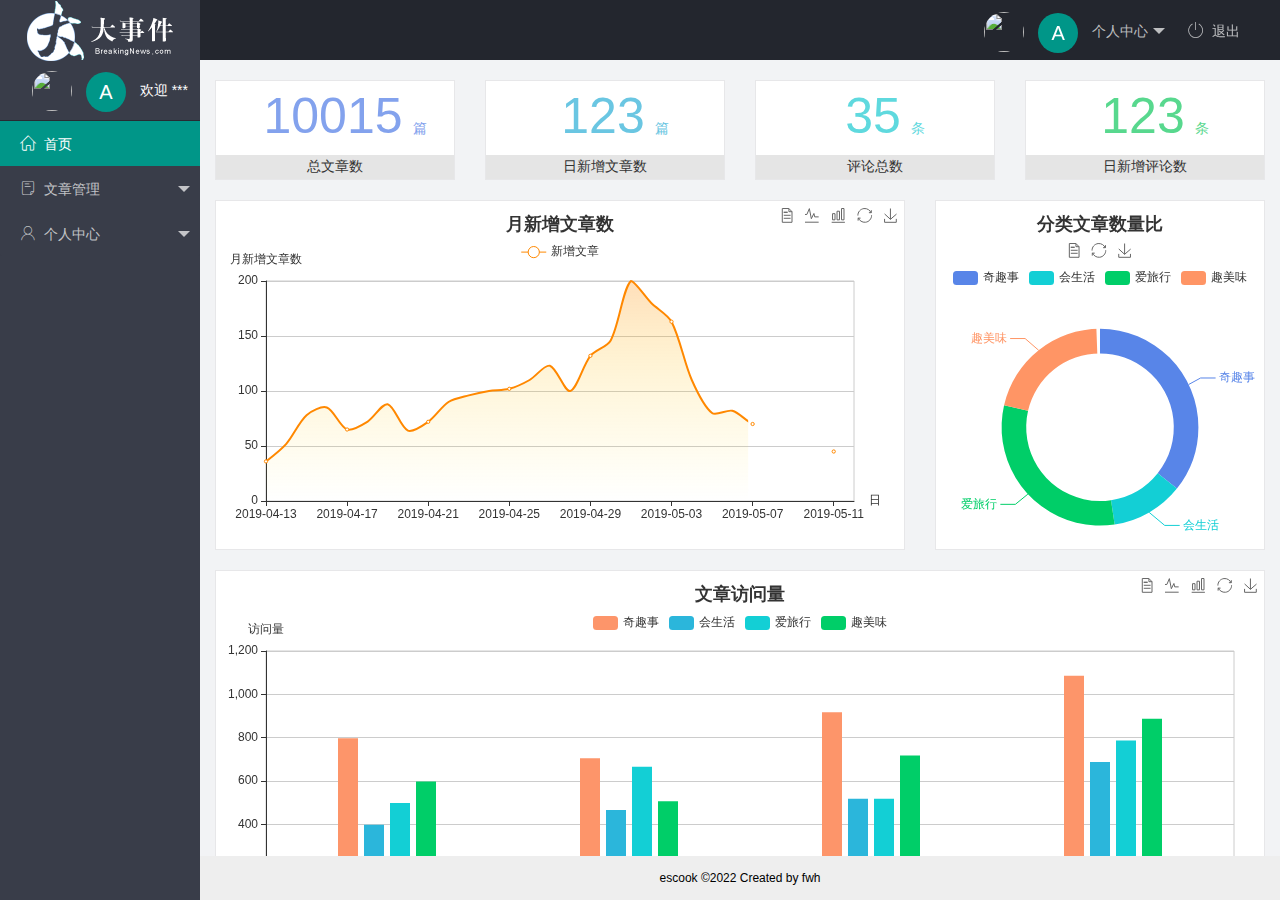
==== index.html @ 5a5b0cfe "完成了后台首页的功能" ====
<!DOCTYPE html>
<html lang="en">
<head>
    <meta charset="UTF-8">
    <meta http-equiv="X-UA-Compatible" content="IE=edge">
    <meta name="viewport" content="width=device-width, initial-scale=1.0">
    <title>后台主页</title>
    <!-- 导入 layui css样式 -->
    <link rel="stylesheet" href="./assets/lib/layui/css/layui.css">
    <!-- 导入 第三方图标 css样式文件 -->
    <link rel="stylesheet" href="./assets/fonts/iconfont.css">
    <!-- 导入 自身的 css样式 -->
    <link rel="stylesheet" href="./assets/css/index.css">
    
</head>
<body>
    <div class="layui-layout layui-layout-admin">
      <div class="layui-header">
        <div class="layui-logo layui-hide-xs layui-bg-black">
            <img src="./assets/images/logo.png" alt=""/>
        </div>
        <!-- 头部区域（可配合layui 已有的水平导航） -->
        <ul class="layui-nav layui-layout-right">
          <li class="layui-nav-item layui-hide layui-show-md-inline-block">
            <a href="javascript:;" class="user-info">
              <img src="//tva1.sinaimg.cn/crop.0.0.118.118.180/5db11ff4gw1e77d3nqrv8j203b03cweg.jpg" class="layui-nav-img">
              <span class="text-avatar">A</span>
              个人中心
            </a>
            <dl class="layui-nav-child">
              <dd><a href="">基本资料</a></dd>
              <dd><a href="">更换头像</a></dd>
              <dd><a href="">重置密码</a></dd>
            </dl>
          </li>
          <li class="layui-nav-item" lay-header-event="menuRight" lay-unselect>
            <a href="javascript:;" id="btnLogout">
                <span class="iconfont icon-tuichu"></span></i>退出
            </a>
          </li>
        </ul>
      </div>
      
      <div class="layui-side layui-bg-black">
        <div class="layui-side-scroll">
            <!-- 用户头像信息 -->
            <div class="user-info">
                <img src="//tva1.sinaimg.cn/crop.0.0.118.118.180/5db11ff4gw1e77d3nqrv8j203b03cweg.jpg" class="layui-nav-img">
                <span class="text-avatar">A</span>
                <span id="welcome">欢迎 ***</span>
            </div>
          <!-- 左侧导航区域（可配合layui已有的垂直导航） -->
          <ul class="layui-nav layui-nav-tree" lay-shrink="all">
            <li class="layui-nav-item layui-this">
                <a href="./home/dashboard.html" target="fm">
                    <span class="iconfont icon-home"></span>首页
                </a>
            </li>
            <li class="layui-nav-item">
              <a class="" href="javascript:;"><span class="iconfont icon-16"></span>文章管理</a>
              <dl class="layui-nav-child">
                <dd><a href="javascript:;"><i class="layui-icon layui-icon-app"></i>文章类别</a></dd>
                <dd><a href="javascript:;"><i class="layui-icon layui-icon-list"></i>文章列表</a></dd>
                <dd><a href="javascript:;"><i class="layui-icon layui-icon-release"></i>发布文章</a></dd>
              </dl>
            </li>
            <li class="layui-nav-item">
              <a href="javascript:;"><span class="iconfont icon-user"></span>个人中心</a></a>
              <dl class="layui-nav-child">
                <dd><a href="javascript:;"><i class="layui-icon layui-icon-form"></i>基本资料</a></dd>
                <dd><a href="javascript:;"><i class="layui-icon layui-icon-picture"></i>更换头像</a></dd>
                <dd><a href="javascript:;"><i class="layui-icon layui-icon-password"></i>重置密码</a></dd>
              </dl>
            </li>
            
          </ul>
        </div>
      </div>
      
      <div class="layui-body">
        <!-- 内容主体区域 -->
        <iframe name="fm" src="./home/dashboard.html" frameborder="0"></iframe>
      </div>
      
      <div class="layui-footer">
        <!-- 底部固定区域 -->
        escook ©2022 Created by fwh
      </div>
    </div>
    <!-- 导入 laiui 的js文件 -->
    <script src="./assets/lib/layui/layui.all.js"></script>
    <!-- 导入 jQuery 文件  -->
    <script src="./assets/lib/jquery.js"></script>
    <!-- 导入 定义的dataAPI（根路径拼接） js文件 -->
    <script src="./assets/js/baseAPI.js"></script>
    <!-- 导入 自己的 JavaScript脚本 -->
    <script src="./assets/js/index.js"></script>
</body>
</html>
---- assets/lib/layui/css/layui.css ----
/** layui-v2.5.5 MIT License By https://www.layui.com */
 .layui-inline,img{display:inline-block;vertical-align:middle}h1,h2,h3,h4,h5,h6{font-weight:400}.layui-edge,.layui-header,.layui-inline,.layui-main{position:relative}.layui-body,.layui-edge,.layui-elip{overflow:hidden}.layui-btn,.layui-edge,.layui-inline,img{vertical-align:middle}.layui-btn,.layui-disabled,.layui-icon,.layui-unselect{-moz-user-select:none;-webkit-user-select:none;-ms-user-select:none}.layui-elip,.layui-form-checkbox span,.layui-form-pane .layui-form-label{text-overflow:ellipsis;white-space:nowrap}.layui-breadcrumb,.layui-tree-btnGroup{visibility:hidden}blockquote,body,button,dd,div,dl,dt,form,h1,h2,h3,h4,h5,h6,input,li,ol,p,pre,td,textarea,th,ul{margin:0;padding:0;-webkit-tap-highlight-color:rgba(0,0,0,0)}a:active,a:hover{outline:0}img{border:none}li{list-style:none}table{border-collapse:collapse;border-spacing:0}h4,h5,h6{font-size:100%}button,input,optgroup,option,select,textarea{font-family:inherit;font-size:inherit;font-style:inherit;font-weight:inherit;outline:0}pre{white-space:pre-wrap;white-space:-moz-pre-wrap;white-space:-pre-wrap;white-space:-o-pre-wrap;word-wrap:break-word}body{line-height:24px;font:14px Helvetica Neue,Helvetica,PingFang SC,Tahoma,Arial,sans-serif}hr{height:1px;margin:10px 0;border:0;clear:both}a{color:#333;text-decoration:none}a:hover{color:#777}a cite{font-style:normal;*cursor:pointer}.layui-border-box,.layui-border-box *{box-sizing:border-box}.layui-box,.layui-box *{box-sizing:content-box}.layui-clear{clear:both;*zoom:1}.layui-clear:after{content:'\20';clear:both;*zoom:1;display:block;height:0}.layui-inline{*display:inline;*zoom:1}.layui-edge{display:inline-block;width:0;height:0;border-width:6px;border-style:dashed;border-color:transparent}.layui-edge-top{top:-4px;border-bottom-color:#999;border-bottom-style:solid}.layui-edge-right{border-left-color:#999;border-left-style:solid}.layui-edge-bottom{top:2px;border-top-color:#999;border-top-style:solid}.layui-edge-left{border-right-color:#999;border-right-style:solid}.layui-disabled,.layui-disabled:hover{color:#d2d2d2!important;cursor:not-allowed!important}.layui-circle{border-radius:100%}.layui-show{display:block!important}.layui-hide{display:none!important}@font-face{font-family:layui-icon;src:url(../font/iconfont.eot?v=250);src:url(../font/iconfont.eot?v=250#iefix) format('embedded-opentype'),url(../font/iconfont.woff2?v=250) format('woff2'),url(../font/iconfont.woff?v=250) format('woff'),url(../font/iconfont.ttf?v=250) format('truetype'),url(../font/iconfont.svg?v=250#layui-icon) format('svg')}.layui-icon{font-family:layui-icon!important;font-size:16px;font-style:normal;-webkit-font-smoothing:antialiased;-moz-osx-font-smoothing:grayscale}.layui-icon-reply-fill:before{content:"\e611"}.layui-icon-set-fill:before{content:"\e614"}.layui-icon-menu-fill:before{content:"\e60f"}.layui-icon-search:before{content:"\e615"}.layui-icon-share:before{content:"\e641"}.layui-icon-set-sm:before{content:"\e620"}.layui-icon-engine:before{content:"\e628"}.layui-icon-close:before{content:"\1006"}.layui-icon-close-fill:before{content:"\1007"}.layui-icon-chart-screen:before{content:"\e629"}.layui-icon-star:before{content:"\e600"}.layui-icon-circle-dot:before{content:"\e617"}.layui-icon-chat:before{content:"\e606"}.layui-icon-release:before{content:"\e609"}.layui-icon-list:before{content:"\e60a"}.layui-icon-chart:before{content:"\e62c"}.layui-icon-ok-circle:before{content:"\1005"}.layui-icon-layim-theme:before{content:"\e61b"}.layui-icon-table:before{content:"\e62d"}.layui-icon-right:before{content:"\e602"}.layui-icon-left:before{content:"\e603"}.layui-icon-cart-simple:before{content:"\e698"}.layui-icon-face-cry:before{content:"\e69c"}.layui-icon-face-smile:before{content:"\e6af"}.layui-icon-survey:before{content:"\e6b2"}.layui-icon-tree:before{content:"\e62e"}.layui-icon-upload-circle:before{content:"\e62f"}.layui-icon-add-circle:before{content:"\e61f"}.layui-icon-download-circle:before{content:"\e601"}.layui-icon-templeate-1:before{content:"\e630"}.layui-icon-util:before{content:"\e631"}.layui-icon-face-surprised:before{content:"\e664"}.layui-icon-edit:before{content:"\e642"}.layui-icon-speaker:before{content:"\e645"}.layui-icon-down:before{content:"\e61a"}.layui-icon-file:before{content:"\e621"}.layui-icon-layouts:before{content:"\e632"}.layui-icon-rate-half:before{content:"\e6c9"}.layui-icon-add-circle-fine:before{content:"\e608"}.layui-icon-prev-circle:before{content:"\e633"}.layui-icon-read:before{content:"\e705"}.layui-icon-404:before{content:"\e61c"}.layui-icon-carousel:before{content:"\e634"}.layui-icon-help:before{content:"\e607"}.layui-icon-code-circle:before{content:"\e635"}.layui-icon-water:before{content:"\e636"}.layui-icon-username:before{content:"\e66f"}.layui-icon-find-fill:before{content:"\e670"}.layui-icon-about:before{content:"\e60b"}.layui-icon-location:before{content:"\e715"}.layui-icon-up:before{content:"\e619"}.layui-icon-pause:before{content:"\e651"}.layui-icon-date:before{content:"\e637"}.layui-icon-layim-uploadfile:before{content:"\e61d"}.layui-icon-delete:before{content:"\e640"}.layui-icon-play:before{content:"\e652"}.layui-icon-top:before{content:"\e604"}.layui-icon-friends:before{content:"\e612"}.layui-icon-refresh-3:before{content:"\e9aa"}.layui-icon-ok:before{content:"\e605"}.layui-icon-layer:before{content:"\e638"}.layui-icon-face-smile-fine:before{content:"\e60c"}.layui-icon-dollar:before{content:"\e659"}.layui-icon-group:before{content:"\e613"}.layui-icon-layim-download:before{content:"\e61e"}.layui-icon-picture-fine:before{content:"\e60d"}.layui-icon-link:before{content:"\e64c"}.layui-icon-diamond:before{content:"\e735"}.layui-icon-log:before{content:"\e60e"}.layui-icon-rate-solid:before{content:"\e67a"}.layui-icon-fonts-del:before{content:"\e64f"}.layui-icon-unlink:before{content:"\e64d"}.layui-icon-fonts-clear:before{content:"\e639"}.layui-icon-triangle-r:before{content:"\e623"}.layui-icon-circle:before{content:"\e63f"}.layui-icon-radio:before{content:"\e643"}.layui-icon-align-center:before{content:"\e647"}.layui-icon-align-right:before{content:"\e648"}.layui-icon-align-left:before{content:"\e649"}.layui-icon-loading-1:before{content:"\e63e"}.layui-icon-return:before{content:"\e65c"}.layui-icon-fonts-strong:before{content:"\e62b"}.layui-icon-upload:before{content:"\e67c"}.layui-icon-dialogue:before{content:"\e63a"}.layui-icon-video:before{content:"\e6ed"}.layui-icon-headset:before{content:"\e6fc"}.layui-icon-cellphone-fine:before{content:"\e63b"}.layui-icon-add-1:before{content:"\e654"}.layui-icon-face-smile-b:before{content:"\e650"}.layui-icon-fonts-html:before{content:"\e64b"}.layui-icon-form:before{content:"\e63c"}.layui-icon-cart:before{content:"\e657"}.layui-icon-camera-fill:before{content:"\e65d"}.layui-icon-tabs:before{content:"\e62a"}.layui-icon-fonts-code:before{content:"\e64e"}.layui-icon-fire:before{content:"\e756"}.layui-icon-set:before{content:"\e716"}.layui-icon-fonts-u:before{content:"\e646"}.layui-icon-triangle-d:before{content:"\e625"}.layui-icon-tips:before{content:"\e702"}.layui-icon-picture:before{content:"\e64a"}.layui-icon-more-vertical:before{content:"\e671"}.layui-icon-flag:before{content:"\e66c"}.layui-icon-loading:before{content:"\e63d"}.layui-icon-fonts-i:before{content:"\e644"}.layui-icon-refresh-1:before{content:"\e666"}.layui-icon-rmb:before{content:"\e65e"}.layui-icon-home:before{content:"\e68e"}.layui-icon-user:before{content:"\e770"}.layui-icon-notice:before{content:"\e667"}.layui-icon-login-weibo:before{content:"\e675"}.layui-icon-voice:before{content:"\e688"}.layui-icon-upload-drag:before{content:"\e681"}.layui-icon-login-qq:before{content:"\e676"}.layui-icon-snowflake:before{content:"\e6b1"}.layui-icon-file-b:before{content:"\e655"}.layui-icon-template:before{content:"\e663"}.layui-icon-auz:before{content:"\e672"}.layui-icon-console:before{content:"\e665"}.layui-icon-app:before{content:"\e653"}.layui-icon-prev:before{content:"\e65a"}.layui-icon-website:before{content:"\e7ae"}.layui-icon-next:before{content:"\e65b"}.layui-icon-component:before{content:"\e857"}.layui-icon-more:before{content:"\e65f"}.layui-icon-login-wechat:before{content:"\e677"}.layui-icon-shrink-right:before{content:"\e668"}.layui-icon-spread-left:before{content:"\e66b"}.layui-icon-camera:before{content:"\e660"}.layui-icon-note:before{content:"\e66e"}.layui-icon-refresh:before{content:"\e669"}.layui-icon-female:before{content:"\e661"}.layui-icon-male:before{content:"\e662"}.layui-icon-password:before{content:"\e673"}.layui-icon-senior:before{content:"\e674"}.layui-icon-theme:before{content:"\e66a"}.layui-icon-tread:before{content:"\e6c5"}.layui-icon-praise:before{content:"\e6c6"}.layui-icon-star-fill:before{content:"\e658"}.layui-icon-rate:before{content:"\e67b"}.layui-icon-template-1:before{content:"\e656"}.layui-icon-vercode:before{content:"\e679"}.layui-icon-cellphone:before{content:"\e678"}.layui-icon-screen-full:before{content:"\e622"}.layui-icon-screen-restore:before{content:"\e758"}.layui-icon-cols:before{content:"\e610"}.layui-icon-export:before{content:"\e67d"}.layui-icon-print:before{content:"\e66d"}.layui-icon-slider:before{content:"\e714"}.layui-icon-addition:before{content:"\e624"}.layui-icon-subtraction:before{content:"\e67e"}.layui-icon-service:before{content:"\e626"}.layui-icon-transfer:before{content:"\e691"}.layui-main{width:1140px;margin:0 auto}.layui-header{z-index:1000;height:60px}.layui-header a:hover{transition:all .5s;-webkit-transition:all .5s}.layui-side{position:fixed;left:0;top:0;bottom:0;z-index:999;width:200px;overflow-x:hidden}.layui-side-scroll{position:relative;width:220px;height:100%;overflow-x:hidden}.layui-body{position:absolute;left:200px;right:0;top:0;bottom:0;z-index:998;width:auto;overflow-y:auto;box-sizing:border-box}.layui-layout-body{overflow:hidden}.layui-layout-admin .layui-header{background-color:#23262E}.layui-layout-admin .layui-side{top:60px;width:200px;overflow-x:hidden}.layui-layout-admin .layui-body{position:fixed;top:60px;bottom:44px}.layui-layout-admin .layui-main{width:auto;margin:0 15px}.layui-layout-admin .layui-footer{position:fixed;left:200px;right:0;bottom:0;height:44px;line-height:44px;padding:0 15px;background-color:#eee}.layui-layout-admin .layui-logo{position:absolute;left:0;top:0;width:200px;height:100%;line-height:60px;text-align:center;color:#009688;font-size:16px}.layui-layout-admin .layui-header .layui-nav{background:0 0}.layui-layout-left{position:absolute!important;left:200px;top:0}.layui-layout-right{position:absolute!important;right:0;top:0}.layui-container{position:relative;margin:0 auto;padding:0 15px;box-sizing:border-box}.layui-fluid{position:relative;margin:0 auto;padding:0 15px}.layui-row:after,.layui-row:before{content:'';display:block;clear:both}.layui-col-lg1,.layui-col-lg10,.layui-col-lg11,.layui-col-lg12,.layui-col-lg2,.layui-col-lg3,.layui-col-lg4,.layui-col-lg5,.layui-col-lg6,.layui-col-lg7,.layui-col-lg8,.layui-col-lg9,.layui-col-md1,.layui-col-md10,.layui-col-md11,.layui-col-md12,.layui-col-md2,.layui-col-md3,.layui-col-md4,.layui-col-md5,.layui-col-md6,.layui-col-md7,.layui-col-md8,.layui-col-md9,.layui-col-sm1,.layui-col-sm10,.layui-col-sm11,.layui-col-sm12,.layui-col-sm2,.layui-col-sm3,.layui-col-sm4,.layui-col-sm5,.layui-col-sm6,.layui-col-sm7,.layui-col-sm8,.layui-col-sm9,.layui-col-xs1,.layui-col-xs10,.layui-col-xs11,.layui-col-xs12,.layui-col-xs2,.layui-col-xs3,.layui-col-xs4,.layui-col-xs5,.layui-col-xs6,.layui-col-xs7,.layui-col-xs8,.layui-col-xs9{position:relative;display:block;box-sizing:border-box}.layui-col-xs1,.layui-col-xs10,.layui-col-xs11,.layui-col-xs12,.layui-col-xs2,.layui-col-xs3,.layui-col-xs4,.layui-col-xs5,.layui-col-xs6,.layui-col-xs7,.layui-col-xs8,.layui-col-xs9{float:left}.layui-col-xs1{width:8.33333333%}.layui-col-xs2{width:16.66666667%}.layui-col-xs3{width:25%}.layui-col-xs4{width:33.33333333%}.layui-col-xs5{width:41.66666667%}.layui-col-xs6{width:50%}.layui-col-xs7{width:58.33333333%}.layui-col-xs8{width:66.66666667%}.layui-col-xs9{width:75%}.layui-col-xs10{width:83.33333333%}.layui-col-xs11{width:91.66666667%}.layui-col-xs12{width:100%}.layui-col-xs-offset1{margin-left:8.33333333%}.layui-col-xs-offset2{margin-left:16.66666667%}.layui-col-xs-offset3{margin-left:25%}.layui-col-xs-offset4{margin-left:33.33333333%}.layui-col-xs-offset5{margin-left:41.66666667%}.layui-col-xs-offset6{margin-left:50%}.layui-col-xs-offset7{margin-left:58.33333333%}.layui-col-xs-offset8{margin-left:66.66666667%}.layui-col-xs-offset9{margin-left:75%}.layui-col-xs-offset10{margin-left:83.33333333%}.layui-col-xs-offset11{margin-left:91.66666667%}.layui-col-xs-offset12{margin-left:100%}@media screen and (max-width:768px){.layui-hide-xs{display:none!important}.layui-show-xs-block{display:block!important}.layui-show-xs-inline{display:inline!important}.layui-show-xs-inline-block{display:inline-block!important}}@media screen and (min-width:768px){.layui-container{width:750px}.layui-hide-sm{display:none!important}.layui-show-sm-block{display:block!important}.layui-show-sm-inline{display:inline!important}.layui-show-sm-inline-block{display:inline-block!important}.layui-col-sm1,.layui-col-sm10,.layui-col-sm11,.layui-col-sm12,.layui-col-sm2,.layui-col-sm3,.layui-col-sm4,.layui-col-sm5,.layui-col-sm6,.layui-col-sm7,.layui-col-sm8,.layui-col-sm9{float:left}.layui-col-sm1{width:8.33333333%}.layui-col-sm2{width:16.66666667%}.layui-col-sm3{width:25%}.layui-col-sm4{width:33.33333333%}.layui-col-sm5{width:41.66666667%}.layui-col-sm6{width:50%}.layui-col-sm7{width:58.33333333%}.layui-col-sm8{width:66.66666667%}.layui-col-sm9{width:75%}.layui-col-sm10{width:83.33333333%}.layui-col-sm11{width:91.66666667%}.layui-col-sm12{width:100%}.layui-col-sm-offset1{margin-left:8.33333333%}.layui-col-sm-offset2{margin-left:16.66666667%}.layui-col-sm-offset3{margin-left:25%}.layui-col-sm-offset4{margin-left:33.33333333%}.layui-col-sm-offset5{margin-left:41.66666667%}.layui-col-sm-offset6{margin-left:50%}.layui-col-sm-offset7{margin-left:58.33333333%}.layui-col-sm-offset8{margin-left:66.66666667%}.layui-col-sm-offset9{margin-left:75%}.layui-col-sm-offset10{margin-left:83.33333333%}.layui-col-sm-offset11{margin-left:91.66666667%}.layui-col-sm-offset12{margin-left:100%}}@media screen and (min-width:992px){.layui-container{width:970px}.layui-hide-md{display:none!important}.layui-show-md-block{display:block!important}.layui-show-md-inline{display:inline!important}.layui-show-md-inline-block{display:inline-block!important}.layui-col-md1,.layui-col-md10,.layui-col-md11,.layui-col-md12,.layui-col-md2,.layui-col-md3,.layui-col-md4,.layui-col-md5,.layui-col-md6,.layui-col-md7,.layui-col-md8,.layui-col-md9{float:left}.layui-col-md1{width:8.33333333%}.layui-col-md2{width:16.66666667%}.layui-col-md3{width:25%}.layui-col-md4{width:33.33333333%}.layui-col-md5{width:41.66666667%}.layui-col-md6{width:50%}.layui-col-md7{width:58.33333333%}.layui-col-md8{width:66.66666667%}.layui-col-md9{width:75%}.layui-col-md10{width:83.33333333%}.layui-col-md11{width:91.66666667%}.layui-col-md12{width:100%}.layui-col-md-offset1{margin-left:8.33333333%}.layui-col-md-offset2{margin-left:16.66666667%}.layui-col-md-offset3{margin-left:25%}.layui-col-md-offset4{margin-left:33.33333333%}.layui-col-md-offset5{margin-left:41.66666667%}.layui-col-md-offset6{margin-left:50%}.layui-col-md-offset7{margin-left:58.33333333%}.layui-col-md-offset8{margin-left:66.66666667%}.layui-col-md-offset9{margin-left:75%}.layui-col-md-offset10{margin-left:83.33333333%}.layui-col-md-offset11{margin-left:91.66666667%}.layui-col-md-offset12{margin-left:100%}}@media screen and (min-width:1200px){.layui-container{width:1170px}.layui-hide-lg{display:none!important}.layui-show-lg-block{display:block!important}.layui-show-lg-inline{display:inline!important}.layui-show-lg-inline-block{display:inline-block!important}.layui-col-lg1,.layui-col-lg10,.layui-col-lg11,.layui-col-lg12,.layui-col-lg2,.layui-col-lg3,.layui-col-lg4,.layui-col-lg5,.layui-col-lg6,.layui-col-lg7,.layui-col-lg8,.layui-col-lg9{float:left}.layui-col-lg1{width:8.33333333%}.layui-col-lg2{width:16.66666667%}.layui-col-lg3{width:25%}.layui-col-lg4{width:33.33333333%}.layui-col-lg5{width:41.66666667%}.layui-col-lg6{width:50%}.layui-col-lg7{width:58.33333333%}.layui-col-lg8{width:66.66666667%}.layui-col-lg9{width:75%}.layui-col-lg10{width:83.33333333%}.layui-col-lg11{width:91.66666667%}.layui-col-lg12{width:100%}.layui-col-lg-offset1{margin-left:8.33333333%}.layui-col-lg-offset2{margin-left:16.66666667%}.layui-col-lg-offset3{margin-left:25%}.layui-col-lg-offset4{margin-left:33.33333333%}.layui-col-lg-offset5{margin-left:41.66666667%}.layui-col-lg-offset6{margin-left:50%}.layui-col-lg-offset7{margin-left:58.33333333%}.layui-col-lg-offset8{margin-left:66.66666667%}.layui-col-lg-offset9{margin-left:75%}.layui-col-lg-offset10{margin-left:83.33333333%}.layui-col-lg-offset11{margin-left:91.66666667%}.layui-col-lg-offset12{margin-left:100%}}.layui-col-space1{margin:-.5px}.layui-col-space1>*{padding:.5px}.layui-col-space3{margin:-1.5px}.layui-col-space3>*{padding:1.5px}.layui-col-space5{margin:-2.5px}.layui-col-space5>*{padding:2.5px}.layui-col-space8{margin:-3.5px}.layui-col-space8>*{padding:3.5px}.layui-col-space10{margin:-5px}.layui-col-space10>*{padding:5px}.layui-col-space12{margin:-6px}.layui-col-space12>*{padding:6px}.layui-col-space15{margin:-7.5px}.layui-col-space15>*{padding:7.5px}.layui-col-space18{margin:-9px}.layui-col-space18>*{padding:9px}.layui-col-space20{margin:-10px}.layui-col-space20>*{padding:10px}.layui-col-space22{margin:-11px}.layui-col-space22>*{padding:11px}.layui-col-space25{margin:-12.5px}.layui-col-space25>*{padding:12.5px}.layui-col-space30{margin:-15px}.layui-col-space30>*{padding:15px}.layui-btn,.layui-input,.layui-select,.layui-textarea,.layui-upload-button{outline:0;-webkit-appearance:none;transition:all .3s;-webkit-transition:all .3s;box-sizing:border-box}.layui-elem-quote{margin-bottom:10px;padding:15px;line-height:22px;border-left:5px solid #009688;border-radius:0 2px 2px 0;background-color:#f2f2f2}.layui-quote-nm{border-style:solid;border-width:1px 1px 1px 5px;background:0 0}.layui-elem-field{margin-bottom:10px;padding:0;border-width:1px;border-style:solid}.layui-elem-field legend{margin-left:20px;padding:0 10px;font-size:20px;font-weight:300}.layui-field-title{margin:10px 0 20px;border-width:1px 0 0}.layui-field-box{padding:10px 15px}.layui-field-title .layui-field-box{padding:10px 0}.layui-progress{position:relative;height:6px;border-radius:20px;background-color:#e2e2e2}.layui-progress-bar{position:absolute;left:0;top:0;width:0;max-width:100%;height:6px;border-radius:20px;text-align:right;background-color:#5FB878;transition:all .3s;-webkit-transition:all .3s}.layui-progress-big,.layui-progress-big .layui-progress-bar{height:18px;line-height:18px}.layui-progress-text{position:relative;top:-20px;line-height:18px;font-size:12px;color:#666}.layui-progress-big .layui-progress-text{position:static;padding:0 10px;color:#fff}.layui-collapse{border-width:1px;border-style:solid;border-radius:2px}.layui-colla-content,.layui-colla-item{border-top-width:1px;border-top-style:solid}.layui-colla-item:first-child{border-top:none}.layui-colla-title{position:relative;height:42px;line-height:42px;padding:0 15px 0 35px;color:#333;background-color:#f2f2f2;cursor:pointer;font-size:14px;overflow:hidden}.layui-colla-content{display:none;padding:10px 15px;line-height:22px;color:#666}.layui-colla-icon{position:absolute;left:15px;top:0;font-size:14px}.layui-card{margin-bottom:15px;border-radius:2px;background-color:#fff;box-shadow:0 1px 2px 0 rgba(0,0,0,.05)}.layui-card:last-child{margin-bottom:0}.layui-card-header{position:relative;height:42px;line-height:42px;padding:0 15px;border-bottom:1px solid #f6f6f6;color:#333;border-radius:2px 2px 0 0;font-size:14px}.layui-bg-black,.layui-bg-blue,.layui-bg-cyan,.layui-bg-green,.layui-bg-orange,.layui-bg-red{color:#fff!important}.layui-card-body{position:relative;padding:10px 15px;line-height:24px}.layui-card-body[pad15]{padding:15px}.layui-card-body[pad20]{padding:20px}.layui-card-body .layui-table{margin:5px 0}.layui-card .layui-tab{margin:0}.layui-panel-window{position:relative;padding:15px;border-radius:0;border-top:5px solid #E6E6E6;background-color:#fff}.layui-auxiliar-moving{position:fixed;left:0;right:0;top:0;bottom:0;width:100%;height:100%;background:0 0;z-index:9999999999}.layui-form-label,.layui-form-mid,.layui-form-select,.layui-input-block,.layui-input-inline,.layui-textarea{position:relative}.layui-bg-red{background-color:#FF5722!important}.layui-bg-orange{background-color:#FFB800!important}.layui-bg-green{background-color:#009688!important}.layui-bg-cyan{background-color:#2F4056!important}.layui-bg-blue{background-color:#1E9FFF!important}.layui-bg-black{background-color:#393D49!important}.layui-bg-gray{background-color:#eee!important;color:#666!important}.layui-badge-rim,.layui-colla-content,.layui-colla-item,.layui-collapse,.layui-elem-field,.layui-form-pane .layui-form-item[pane],.layui-form-pane .layui-form-label,.layui-input,.layui-layedit,.layui-layedit-tool,.layui-quote-nm,.layui-select,.layui-tab-bar,.layui-tab-card,.layui-tab-title,.layui-tab-title .layui-this:after,.layui-textarea{border-color:#e6e6e6}.layui-timeline-item:before,hr{background-color:#e6e6e6}.layui-text{line-height:22px;font-size:14px;color:#666}.layui-text h1,.layui-text h2,.layui-text h3{font-weight:500;color:#333}.layui-text h1{font-size:30px}.layui-text h2{font-size:24px}.layui-text h3{font-size:18px}.layui-text a:not(.layui-btn){color:#01AAED}.layui-text a:not(.layui-btn):hover{text-decoration:underline}.layui-text ul{padding:5px 0 5px 15px}.layui-text ul li{margin-top:5px;list-style-type:disc}.layui-text em,.layui-word-aux{color:#999!important;padding:0 5px!important}.layui-btn{display:inline-block;height:38px;line-height:38px;padding:0 18px;background-color:#009688;color:#fff;white-space:nowrap;text-align:center;font-size:14px;border:none;border-radius:2px;cursor:pointer}.layui-btn:hover{opacity:.8;filter:alpha(opacity=80);color:#fff}.layui-btn:active{opacity:1;filter:alpha(opacity=100)}.layui-btn+.layui-btn{margin-left:10px}.layui-btn-container{font-size:0}.layui-btn-container .layui-btn{margin-right:10px;margin-bottom:10px}.layui-btn-container .layui-btn+.layui-btn{margin-left:0}.layui-table .layui-btn-container .layui-btn{margin-bottom:9px}.layui-btn-radius{border-radius:100px}.layui-btn .layui-icon{margin-right:3px;font-size:18px;vertical-align:bottom;vertical-align:middle\9}.layui-btn-primary{border:1px solid #C9C9C9;background-color:#fff;color:#555}.layui-btn-primary:hover{border-color:#009688;color:#333}.layui-btn-normal{background-color:#1E9FFF}.layui-btn-warm{background-color:#FFB800}.layui-btn-danger{background-color:#FF5722}.layui-btn-checked{background-color:#5FB878}.layui-btn-disabled,.layui-btn-disabled:active,.layui-btn-disabled:hover{border:1px solid #e6e6e6;background-color:#FBFBFB;color:#C9C9C9;cursor:not-allowed;opacity:1}.layui-btn-lg{height:44px;line-height:44px;padding:0 25px;font-size:16px}.layui-btn-sm{height:30px;line-height:30px;padding:0 10px;font-size:12px}.layui-btn-sm i{font-size:16px!important}.layui-btn-xs{height:22px;line-height:22px;padding:0 5px;font-size:12px}.layui-btn-xs i{font-size:14px!important}.layui-btn-group{display:inline-block;vertical-align:middle;font-size:0}.layui-btn-group .layui-btn{margin-left:0!important;margin-right:0!important;border-left:1px solid rgba(255,255,255,.5);border-radius:0}.layui-btn-group .layui-btn-primary{border-left:none}.layui-btn-group .layui-btn-primary:hover{border-color:#C9C9C9;color:#009688}.layui-btn-group .layui-btn:first-child{border-left:none;border-radius:2px 0 0 2px}.layui-btn-group .layui-btn-primary:first-child{border-left:1px solid #c9c9c9}.layui-btn-group .layui-btn:last-child{border-radius:0 2px 2px 0}.layui-btn-group .layui-btn+.layui-btn{margin-left:0}.layui-btn-group+.layui-btn-group{margin-left:10px}.layui-btn-fluid{width:100%}.layui-input,.layui-select,.layui-textarea{height:38px;line-height:1.3;line-height:38px\9;border-width:1px;border-style:solid;background-color:#fff;border-radius:2px}.layui-input::-webkit-input-placeholder,.layui-select::-webkit-input-placeholder,.layui-textarea::-webkit-input-placeholder{line-height:1.3}.layui-input,.layui-textarea{display:block;width:100%;padding-left:10px}.layui-input:hover,.layui-textarea:hover{border-color:#D2D2D2!important}.layui-input:focus,.layui-textarea:focus{border-color:#C9C9C9!important}.layui-textarea{min-height:100px;height:auto;line-height:20px;padding:6px 10px;resize:vertical}.layui-select{padding:0 10px}.layui-form input[type=checkbox],.layui-form input[type=radio],.layui-form select{display:none}.layui-form [lay-ignore]{display:initial}.layui-form-item{margin-bottom:15px;clear:both;*zoom:1}.layui-form-item:after{content:'\20';clear:both;*zoom:1;display:block;height:0}.layui-form-label{float:left;display:block;padding:9px 15px;width:80px;font-weight:400;line-height:20px;text-align:right}.layui-form-label-col{display:block;float:none;padding:9px 0;line-height:20px;text-align:left}.layui-form-item .layui-inline{margin-bottom:5px;margin-right:10px}.layui-input-block{margin-left:110px;min-height:36px}.layui-input-inline{display:inline-block;vertical-align:middle}.layui-form-item .layui-input-inline{float:left;width:190px;margin-right:10px}.layui-form-text .layui-input-inline{width:auto}.layui-form-mid{float:left;display:block;padding:9px 0!important;line-height:20px;margin-right:10px}.layui-form-danger+.layui-form-select .layui-input,.layui-form-danger:focus{border-color:#FF5722!important}.layui-form-select .layui-input{padding-right:30px;cursor:pointer}.layui-form-select .layui-edge{position:absolute;right:10px;top:50%;margin-top:-3px;cursor:pointer;border-width:6px;border-top-color:#c2c2c2;border-top-style:solid;transition:all .3s;-webkit-transition:all .3s}.layui-form-select dl{display:none;position:absolute;left:0;top:42px;padding:5px 0;z-index:899;min-width:100%;border:1px solid #d2d2d2;max-height:300px;overflow-y:auto;background-color:#fff;border-radius:2px;box-shadow:0 2px 4px rgba(0,0,0,.12);box-sizing:border-box}.layui-form-select dl dd,.layui-form-select dl dt{padding:0 10px;line-height:36px;white-space:nowrap;overflow:hidden;text-overflow:ellipsis}.layui-form-select dl dt{font-size:12px;color:#999}.layui-form-select dl dd{cursor:pointer}.layui-form-select dl dd:hover{background-color:#f2f2f2;-webkit-transition:.5s all;transition:.5s all}.layui-form-select .layui-select-group dd{padding-left:20px}.layui-form-select dl dd.layui-select-tips{padding-left:10px!important;color:#999}.layui-form-select dl dd.layui-this{background-color:#5FB878;color:#fff}.layui-form-checkbox,.layui-form-select dl dd.layui-disabled{background-color:#fff}.layui-form-selected dl{display:block}.layui-form-checkbox,.layui-form-checkbox *,.layui-form-switch{display:inline-block;vertical-align:middle}.layui-form-selected .layui-edge{margin-top:-9px;-webkit-transform:rotate(180deg);transform:rotate(180deg);margin-top:-3px\9}:root .layui-form-selected .layui-edge{margin-top:-9px\0/IE9}.layui-form-selectup dl{top:auto;bottom:42px}.layui-select-none{margin:5px 0;text-align:center;color:#999}.layui-select-disabled .layui-disabled{border-color:#eee!important}.layui-select-disabled .layui-edge{border-top-color:#d2d2d2}.layui-form-checkbox{position:relative;height:30px;line-height:30px;margin-right:10px;padding-right:30px;cursor:pointer;font-size:0;-webkit-transition:.1s linear;transition:.1s linear;box-sizing:border-box}.layui-form-checkbox span{padding:0 10px;height:100%;font-size:14px;border-radius:2px 0 0 2px;background-color:#d2d2d2;color:#fff;overflow:hidden}.layui-form-checkbox:hover span{background-color:#c2c2c2}.layui-form-checkbox i{position:absolute;right:0;top:0;width:30px;height:28px;border:1px solid #d2d2d2;border-left:none;border-radius:0 2px 2px 0;color:#fff;font-size:20px;text-align:center}.layui-form-checkbox:hover i{border-color:#c2c2c2;color:#c2c2c2}.layui-form-checked,.layui-form-checked:hover{border-color:#5FB878}.layui-form-checked span,.layui-form-checked:hover span{background-color:#5FB878}.layui-form-checked i,.layui-form-checked:hover i{color:#5FB878}.layui-form-item .layui-form-checkbox{margin-top:4px}.layui-form-checkbox[lay-skin=primary]{height:auto!important;line-height:normal!important;min-width:18px;min-height:18px;border:none!important;margin-right:0;padding-left:28px;padding-right:0;background:0 0}.layui-form-checkbox[lay-skin=primary] span{padding-left:0;padding-right:15px;line-height:18px;background:0 0;color:#666}.layui-form-checkbox[lay-skin=primary] i{right:auto;left:0;width:16px;height:16px;line-height:16px;border:1px solid #d2d2d2;font-size:12px;border-radius:2px;background-color:#fff;-webkit-transition:.1s linear;transition:.1s linear}.layui-form-checkbox[lay-skin=primary]:hover i{border-color:#5FB878;color:#fff}.layui-form-checked[lay-skin=primary] i{border-color:#5FB878!important;background-color:#5FB878;color:#fff}.layui-checkbox-disbaled[lay-skin=primary] span{background:0 0!important;color:#c2c2c2}.layui-checkbox-disbaled[lay-skin=primary]:hover i{border-color:#d2d2d2}.layui-form-item .layui-form-checkbox[lay-skin=primary]{margin-top:10px}.layui-form-switch{position:relative;height:22px;line-height:22px;min-width:35px;padding:0 5px;margin-top:8px;border:1px solid #d2d2d2;border-radius:20px;cursor:pointer;background-color:#fff;-webkit-transition:.1s linear;transition:.1s linear}.layui-form-switch i{position:absolute;left:5px;top:3px;width:16px;height:16px;border-radius:20px;background-color:#d2d2d2;-webkit-transition:.1s linear;transition:.1s linear}.layui-form-switch em{position:relative;top:0;width:25px;margin-left:21px;padding:0!important;text-align:center!important;color:#999!important;font-style:normal!important;font-size:12px}.layui-form-onswitch{border-color:#5FB878;background-color:#5FB878}.layui-checkbox-disbaled,.layui-checkbox-disbaled i{border-color:#e2e2e2!important}.layui-form-onswitch i{left:100%;margin-left:-21px;background-color:#fff}.layui-form-onswitch em{margin-left:5px;margin-right:21px;color:#fff!important}.layui-checkbox-disbaled span{background-color:#e2e2e2!important}.layui-checkbox-disbaled:hover i{color:#fff!important}[lay-radio]{display:none}.layui-form-radio,.layui-form-radio *{display:inline-block;vertical-align:middle}.layui-form-radio{line-height:28px;margin:6px 10px 0 0;padding-right:10px;cursor:pointer;font-size:0}.layui-form-radio *{font-size:14px}.layui-form-radio>i{margin-right:8px;font-size:22px;color:#c2c2c2}.layui-form-radio>i:hover,.layui-form-radioed>i{color:#5FB878}.layui-radio-disbaled>i{color:#e2e2e2!important}.layui-form-pane .layui-form-label{width:110px;padding:8px 15px;height:38px;line-height:20px;border-width:1px;border-style:solid;border-radius:2px 0 0 2px;text-align:center;background-color:#FBFBFB;overflow:hidden;box-sizing:border-box}.layui-form-pane .layui-input-inline{margin-left:-1px}.layui-form-pane .layui-input-block{margin-left:110px;left:-1px}.layui-form-pane .layui-input{border-radius:0 2px 2px 0}.layui-form-pane .layui-form-text .layui-form-label{float:none;width:100%;border-radius:2px;box-sizing:border-box;text-align:left}.layui-form-pane .layui-form-text .layui-input-inline{display:block;margin:0;top:-1px;clear:both}.layui-form-pane .layui-form-text .layui-input-block{margin:0;left:0;top:-1px}.layui-form-pane .layui-form-text .layui-textarea{min-height:100px;border-radius:0 0 2px 2px}.layui-form-pane .layui-form-checkbox{margin:4px 0 4px 10px}.layui-form-pane .layui-form-radio,.layui-form-pane .layui-form-switch{margin-top:6px;margin-left:10px}.layui-form-pane .layui-form-item[pane]{position:relative;border-width:1px;border-style:solid}.layui-form-pane .layui-form-item[pane] .layui-form-label{position:absolute;left:0;top:0;height:100%;border-width:0 1px 0 0}.layui-form-pane .layui-form-item[pane] .layui-input-inline{margin-left:110px}@media screen and (max-width:450px){.layui-form-item .layui-form-label{text-overflow:ellipsis;overflow:hidden;white-space:nowrap}.layui-form-item .layui-inline{display:block;margin-right:0;margin-bottom:20px;clear:both}.layui-form-item .layui-inline:after{content:'\20';clear:both;display:block;height:0}.layui-form-item .layui-input-inline{display:block;float:none;left:-3px;width:auto;margin:0 0 10px 112px}.layui-form-item .layui-input-inline+.layui-form-mid{margin-left:110px;top:-5px;padding:0}.layui-form-item .layui-form-checkbox{margin-right:5px;margin-bottom:5px}}.layui-layedit{border-width:1px;border-style:solid;border-radius:2px}.layui-layedit-tool{padding:3px 5px;border-bottom-width:1px;border-bottom-style:solid;font-size:0}.layedit-tool-fixed{position:fixed;top:0;border-top:1px solid #e2e2e2}.layui-layedit-tool .layedit-tool-mid,.layui-layedit-tool .layui-icon{display:inline-block;vertical-align:middle;text-align:center;font-size:14px}.layui-layedit-tool .layui-icon{position:relative;width:32px;height:30px;line-height:30px;margin:3px 5px;color:#777;cursor:pointer;border-radius:2px}.layui-layedit-tool .layui-icon:hover{color:#393D49}.layui-layedit-tool .layui-icon:active{color:#000}.layui-layedit-tool .layedit-tool-active{background-color:#e2e2e2;color:#000}.layui-layedit-tool .layui-disabled,.layui-layedit-tool .layui-disabled:hover{color:#d2d2d2;cursor:not-allowed}.layui-layedit-tool .layedit-tool-mid{width:1px;height:18px;margin:0 10px;background-color:#d2d2d2}.layedit-tool-html{width:50px!important;font-size:30px!important}.layedit-tool-b,.layedit-tool-code,.layedit-tool-help{font-size:16px!important}.layedit-tool-d,.layedit-tool-face,.layedit-tool-image,.layedit-tool-unlink{font-size:18px!important}.layedit-tool-image input{position:absolute;font-size:0;left:0;top:0;width:100%;height:100%;opacity:.01;filter:Alpha(opacity=1);cursor:pointer}.layui-layedit-iframe iframe{display:block;width:100%}#LAY_layedit_code{overflow:hidden}.layui-laypage{display:inline-block;*display:inline;*zoom:1;vertical-align:middle;margin:10px 0;font-size:0}.layui-laypage>a:first-child,.layui-laypage>a:first-child em{border-radius:2px 0 0 2px}.layui-laypage>a:last-child,.layui-laypage>a:last-child em{border-radius:0 2px 2px 0}.layui-laypage>:first-child{margin-left:0!important}.layui-laypage>:last-child{margin-right:0!important}.layui-laypage a,.layui-laypage button,.layui-laypage input,.layui-laypage select,.layui-laypage span{border:1px solid #e2e2e2}.layui-laypage a,.layui-laypage span{display:inline-block;*display:inline;*zoom:1;vertical-align:middle;padding:0 15px;height:28px;line-height:28px;margin:0 -1px 5px 0;background-color:#fff;color:#333;font-size:12px}.layui-flow-more a *,.layui-laypage input,.layui-table-view select[lay-ignore]{display:inline-block}.layui-laypage a:hover{color:#009688}.layui-laypage em{font-style:normal}.layui-laypage .layui-laypage-spr{color:#999;font-weight:700}.layui-laypage a{text-decoration:none}.layui-laypage .layui-laypage-curr{position:relative}.layui-laypage .layui-laypage-curr em{position:relative;color:#fff}.layui-laypage .layui-laypage-curr .layui-laypage-em{position:absolute;left:-1px;top:-1px;padding:1px;width:100%;height:100%;background-color:#009688}.layui-laypage-em{border-radius:2px}.layui-laypage-next em,.layui-laypage-prev em{font-family:Sim sun;font-size:16px}.layui-laypage .layui-laypage-count,.layui-laypage .layui-laypage-limits,.layui-laypage .layui-laypage-refresh,.layui-laypage .layui-laypage-skip{margin-left:10px;margin-right:10px;padding:0;border:none}.layui-laypage .layui-laypage-limits,.layui-laypage .layui-laypage-refresh{vertical-align:top}.layui-laypage .layui-laypage-refresh i{font-size:18px;cursor:pointer}.layui-laypage select{height:22px;padding:3px;border-radius:2px;cursor:pointer}.layui-laypage .layui-laypage-skip{height:30px;line-height:30px;color:#999}.layui-laypage button,.layui-laypage input{height:30px;line-height:30px;border-radius:2px;vertical-align:top;background-color:#fff;box-sizing:border-box}.layui-laypage input{width:40px;margin:0 10px;padding:0 3px;text-align:center}.layui-laypage input:focus,.layui-laypage select:focus{border-color:#009688!important}.layui-laypage button{margin-left:10px;padding:0 10px;cursor:pointer}.layui-table,.layui-table-view{margin:10px 0}.layui-flow-more{margin:10px 0;text-align:center;color:#999;font-size:14px}.layui-flow-more a{height:32px;line-height:32px}.layui-flow-more a *{vertical-align:top}.layui-flow-more a cite{padding:0 20px;border-radius:3px;background-color:#eee;color:#333;font-style:normal}.layui-flow-more a cite:hover{opacity:.8}.layui-flow-more a i{font-size:30px;color:#737383}.layui-table{width:100%;background-color:#fff;color:#666}.layui-table tr{transition:all .3s;-webkit-transition:all .3s}.layui-table th{text-align:left;font-weight:400}.layui-table tbody tr:hover,.layui-table thead tr,.layui-table-click,.layui-table-header,.layui-table-hover,.layui-table-mend,.layui-table-patch,.layui-table-tool,.layui-table-total,.layui-table-total tr,.layui-table[lay-even] tr:nth-child(even){background-color:#f2f2f2}.layui-table td,.layui-table th,.layui-table-col-set,.layui-table-fixed-r,.layui-table-grid-down,.layui-table-header,.layui-table-page,.layui-table-tips-main,.layui-table-tool,.layui-table-total,.layui-table-view,.layui-table[lay-skin=line],.layui-table[lay-skin=row]{border-width:1px;border-style:solid;border-color:#e6e6e6}.layui-table td,.layui-table th{position:relative;padding:9px 15px;min-height:20px;line-height:20px;font-size:14px}.layui-table[lay-skin=line] td,.layui-table[lay-skin=line] th{border-width:0 0 1px}.layui-table[lay-skin=row] td,.layui-table[lay-skin=row] th{border-width:0 1px 0 0}.layui-table[lay-skin=nob] td,.layui-table[lay-skin=nob] th{border:none}.layui-table img{max-width:100px}.layui-table[lay-size=lg] td,.layui-table[lay-size=lg] th{padding:15px 30px}.layui-table-view .layui-table[lay-size=lg] .layui-table-cell{height:40px;line-height:40px}.layui-table[lay-size=sm] td,.layui-table[lay-size=sm] th{font-size:12px;padding:5px 10px}.layui-table-view .layui-table[lay-size=sm] .layui-table-cell{height:20px;line-height:20px}.layui-table[lay-data]{display:none}.layui-table-box{position:relative;overflow:hidden}.layui-table-view .layui-table{position:relative;width:auto;margin:0}.layui-table-view .layui-table[lay-skin=line]{border-width:0 1px 0 0}.layui-table-view .layui-table[lay-skin=row]{border-width:0 0 1px}.layui-table-view .layui-table td,.layui-table-view .layui-table th{padding:5px 0;border-top:none;border-left:none}.layui-table-view .layui-table th.layui-unselect .layui-table-cell span{cursor:pointer}.layui-table-view .layui-table td{cursor:default}.layui-table-view .layui-table td[data-edit=text]{cursor:text}.layui-table-view .layui-form-checkbox[lay-skin=primary] i{width:18px;height:18px}.layui-table-view .layui-form-radio{line-height:0;padding:0}.layui-table-view .layui-form-radio>i{margin:0;font-size:20px}.layui-table-init{position:absolute;left:0;top:0;width:100%;height:100%;text-align:center;z-index:110}.layui-table-init .layui-icon{position:absolute;left:50%;top:50%;margin:-15px 0 0 -15px;font-size:30px;color:#c2c2c2}.layui-table-header{border-width:0 0 1px;overflow:hidden}.layui-table-header .layui-table{margin-bottom:-1px}.layui-table-tool .layui-inline[lay-event]{position:relative;width:26px;height:26px;padding:5px;line-height:16px;margin-right:10px;text-align:center;color:#333;border:1px solid #ccc;cursor:pointer;-webkit-transition:.5s all;transition:.5s all}.layui-table-tool .layui-inline[lay-event]:hover{border:1px solid #999}.layui-table-tool-temp{padding-right:120px}.layui-table-tool-self{position:absolute;right:17px;top:10px}.layui-table-tool .layui-table-tool-self .layui-inline[lay-event]{margin:0 0 0 10px}.layui-table-tool-panel{position:absolute;top:29px;left:-1px;padding:5px 0;min-width:150px;min-height:40px;border:1px solid #d2d2d2;text-align:left;overflow-y:auto;background-color:#fff;box-shadow:0 2px 4px rgba(0,0,0,.12)}.layui-table-cell,.layui-table-tool-panel li{overflow:hidden;text-overflow:ellipsis;white-space:nowrap}.layui-table-tool-panel li{padding:0 10px;line-height:30px;-webkit-transition:.5s all;transition:.5s all}.layui-table-tool-panel li .layui-form-checkbox[lay-skin=primary]{width:100%;padding-left:28px}.layui-table-tool-panel li:hover{background-color:#f2f2f2}.layui-table-tool-panel li .layui-form-checkbox[lay-skin=primary] i{position:absolute;left:0;top:0}.layui-table-tool-panel li .layui-form-checkbox[lay-skin=primary] span{padding:0}.layui-table-tool .layui-table-tool-self .layui-table-tool-panel{left:auto;right:-1px}.layui-table-col-set{position:absolute;right:0;top:0;width:20px;height:100%;border-width:0 0 0 1px;background-color:#fff}.layui-table-sort{width:10px;height:20px;margin-left:5px;cursor:pointer!important}.layui-table-sort .layui-edge{position:absolute;left:5px;border-width:5px}.layui-table-sort .layui-table-sort-asc{top:3px;border-top:none;border-bottom-style:solid;border-bottom-color:#b2b2b2}.layui-table-sort .layui-table-sort-asc:hover{border-bottom-color:#666}.layui-table-sort .layui-table-sort-desc{bottom:5px;border-bottom:none;border-top-style:solid;border-top-color:#b2b2b2}.layui-table-sort .layui-table-sort-desc:hover{border-top-color:#666}.layui-table-sort[lay-sort=asc] .layui-table-sort-asc{border-bottom-color:#000}.layui-table-sort[lay-sort=desc] .layui-table-sort-desc{border-top-color:#000}.layui-table-cell{height:28px;line-height:28px;padding:0 15px;position:relative;box-sizing:border-box}.layui-table-cell .layui-form-checkbox[lay-skin=primary]{top:-1px;padding:0}.layui-table-cell .layui-table-link{color:#01AAED}.laytable-cell-checkbox,.laytable-cell-numbers,.laytable-cell-radio,.laytable-cell-space{padding:0;text-align:center}.layui-table-body{position:relative;overflow:auto;margin-right:-1px;margin-bottom:-1px}.layui-table-body .layui-none{line-height:26px;padding:15px;text-align:center;color:#999}.layui-table-fixed{position:absolute;left:0;top:0;z-index:101}.layui-table-fixed .layui-table-body{overflow:hidden}.layui-table-fixed-l{box-shadow:0 -1px 8px rgba(0,0,0,.08)}.layui-table-fixed-r{left:auto;right:-1px;border-width:0 0 0 1px;box-shadow:-1px 0 8px rgba(0,0,0,.08)}.layui-table-fixed-r .layui-table-header{position:relative;overflow:visible}.layui-table-mend{position:absolute;right:-49px;top:0;height:100%;width:50px}.layui-table-tool{position:relative;z-index:890;width:100%;min-height:50px;line-height:30px;padding:10px 15px;border-width:0 0 1px}.layui-table-tool .layui-btn-container{margin-bottom:-10px}.layui-table-page,.layui-table-total{border-width:1px 0 0;margin-bottom:-1px;overflow:hidden}.layui-table-page{position:relative;width:100%;padding:7px 7px 0;height:41px;font-size:12px;white-space:nowrap}.layui-table-page>div{height:26px}.layui-table-page .layui-laypage{margin:0}.layui-table-page .layui-laypage a,.layui-table-page .layui-laypage span{height:26px;line-height:26px;margin-bottom:10px;border:none;background:0 0}.layui-table-page .layui-laypage a,.layui-table-page .layui-laypage span.layui-laypage-curr{padding:0 12px}.layui-table-page .layui-laypage span{margin-left:0;padding:0}.layui-table-page .layui-laypage .layui-laypage-prev{margin-left:-7px!important}.layui-table-page .layui-laypage .layui-laypage-curr .layui-laypage-em{left:0;top:0;padding:0}.layui-table-page .layui-laypage button,.layui-table-page .layui-laypage input{height:26px;line-height:26px}.layui-table-page .layui-laypage input{width:40px}.layui-table-page .layui-laypage button{padding:0 10px}.layui-table-page select{height:18px}.layui-table-patch .layui-table-cell{padding:0;width:30px}.layui-table-edit{position:absolute;left:0;top:0;width:100%;height:100%;padding:0 14px 1px;border-radius:0;box-shadow:1px 1px 20px rgba(0,0,0,.15)}.layui-table-edit:focus{border-color:#5FB878!important}select.layui-table-edit{padding:0 0 0 10px;border-color:#C9C9C9}.layui-table-view .layui-form-checkbox,.layui-table-view .layui-form-radio,.layui-table-view .layui-form-switch{top:0;margin:0;box-sizing:content-box}.layui-table-view .layui-form-checkbox{top:-1px;height:26px;line-height:26px}.layui-table-view .layui-form-checkbox i{height:26px}.layui-table-grid .layui-table-cell{overflow:visible}.layui-table-grid-down{position:absolute;top:0;right:0;width:26px;height:100%;padding:5px 0;border-width:0 0 0 1px;text-align:center;background-color:#fff;color:#999;cursor:pointer}.layui-table-grid-down .layui-icon{position:absolute;top:50%;left:50%;margin:-8px 0 0 -8px}.layui-table-grid-down:hover{background-color:#fbfbfb}body .layui-table-tips .layui-layer-content{background:0 0;padding:0;box-shadow:0 1px 6px rgba(0,0,0,.12)}.layui-table-tips-main{margin:-44px 0 0 -1px;max-height:150px;padding:8px 15px;font-size:14px;overflow-y:scroll;background-color:#fff;color:#666}.layui-table-tips-c{position:absolute;right:-3px;top:-13px;width:20px;height:20px;padding:3px;cursor:pointer;background-color:#666;border-radius:50%;color:#fff}.layui-table-tips-c:hover{background-color:#777}.layui-table-tips-c:before{position:relative;right:-2px}.layui-upload-file{display:none!important;opacity:.01;filter:Alpha(opacity=1)}.layui-upload-drag,.layui-upload-form,.layui-upload-wrap{display:inline-block}.layui-upload-list{margin:10px 0}.layui-upload-choose{padding:0 10px;color:#999}.layui-upload-drag{position:relative;padding:30px;border:1px dashed #e2e2e2;background-color:#fff;text-align:center;cursor:pointer;color:#999}.layui-upload-drag .layui-icon{font-size:50px;color:#009688}.layui-upload-drag[lay-over]{border-color:#009688}.layui-upload-iframe{position:absolute;width:0;height:0;border:0;visibility:hidden}.layui-upload-wrap{position:relative;vertical-align:middle}.layui-upload-wrap .layui-upload-file{display:block!important;position:absolute;left:0;top:0;z-index:10;font-size:100px;width:100%;height:100%;opacity:.01;filter:Alpha(opacity=1);cursor:pointer}.layui-transfer-active,.layui-transfer-box{display:inline-block;vertical-align:middle}.layui-transfer-box,.layui-transfer-header,.layui-transfer-search{border-width:0;border-style:solid;border-color:#e6e6e6}.layui-transfer-box{position:relative;border-width:1px;width:200px;height:360px;border-radius:2px;background-color:#fff}.layui-transfer-box .layui-form-checkbox{width:100%;margin:0!important}.layui-transfer-header{height:38px;line-height:38px;padding:0 10px;border-bottom-width:1px}.layui-transfer-search{position:relative;padding:10px;border-bottom-width:1px}.layui-transfer-search .layui-input{height:32px;padding-left:30px;font-size:12px}.layui-transfer-search .layui-icon-search{position:absolute;left:20px;top:50%;margin-top:-8px;color:#666}.layui-transfer-active{margin:0 15px}.layui-transfer-active .layui-btn{display:block;margin:0;padding:0 15px;background-color:#5FB878;border-color:#5FB878;color:#fff}.layui-transfer-active .layui-btn-disabled{background-color:#FBFBFB;border-color:#e6e6e6;color:#C9C9C9}.layui-transfer-active .layui-btn:first-child{margin-bottom:15px}.layui-transfer-active .layui-btn .layui-icon{margin:0;font-size:14px!important}.layui-transfer-data{padding:5px 0;overflow:auto}.layui-transfer-data li{height:32px;line-height:32px;padding:0 10px}.layui-transfer-data li:hover{background-color:#f2f2f2;transition:.5s all}.layui-transfer-data .layui-none{padding:15px 10px;text-align:center;color:#999}.layui-nav{position:relative;padding:0 20px;background-color:#393D49;color:#fff;border-radius:2px;font-size:0;box-sizing:border-box}.layui-nav *{font-size:14px}.layui-nav .layui-nav-item{position:relative;display:inline-block;*display:inline;*zoom:1;vertical-align:middle;line-height:60px}.layui-nav .layui-nav-item a{display:block;padding:0 20px;color:#fff;color:rgba(255,255,255,.7);transition:all .3s;-webkit-transition:all .3s}.layui-nav .layui-this:after,.layui-nav-bar,.layui-nav-tree .layui-nav-itemed:after{position:absolute;left:0;top:0;width:0;height:5px;background-color:#5FB878;transition:all .2s;-webkit-transition:all .2s}.layui-nav-bar{z-index:1000}.layui-nav .layui-nav-item a:hover,.layui-nav .layui-this a{color:#fff}.layui-nav .layui-this:after{content:'';top:auto;bottom:0;width:100%}.layui-nav-img{width:30px;height:30px;margin-right:10px;border-radius:50%}.layui-nav .layui-nav-more{content:'';width:0;height:0;border-style:solid dashed dashed;border-color:#fff transparent transparent;overflow:hidden;cursor:pointer;transition:all .2s;-webkit-transition:all .2s;position:absolute;top:50%;right:3px;margin-top:-3px;border-width:6px;border-top-color:rgba(255,255,255,.7)}.layui-nav .layui-nav-mored,.layui-nav-itemed>a .layui-nav-more{margin-top:-9px;border-style:dashed dashed solid;border-color:transparent transparent #fff}.layui-nav-child{display:none;position:absolute;left:0;top:65px;min-width:100%;line-height:36px;padding:5px 0;box-shadow:0 2px 4px rgba(0,0,0,.12);border:1px solid #d2d2d2;background-color:#fff;z-index:100;border-radius:2px;white-space:nowrap}.layui-nav .layui-nav-child a{color:#333}.layui-nav .layui-nav-child a:hover{background-color:#f2f2f2;color:#000}.layui-nav-child dd{position:relative}.layui-nav .layui-nav-child dd.layui-this a,.layui-nav-child dd.layui-this{background-color:#5FB878;color:#fff}.layui-nav-child dd.layui-this:after{display:none}.layui-nav-tree{width:200px;padding:0}.layui-nav-tree .layui-nav-item{display:block;width:100%;line-height:45px}.layui-nav-tree .layui-nav-item a{position:relative;height:45px;line-height:45px;text-overflow:ellipsis;overflow:hidden;white-space:nowrap}.layui-nav-tree .layui-nav-item a:hover{background-color:#4E5465}.layui-nav-tree .layui-nav-bar{width:5px;height:0;background-color:#009688}.layui-nav-tree .layui-nav-child dd.layui-this,.layui-nav-tree .layui-nav-child dd.layui-this a,.layui-nav-tree .layui-this,.layui-nav-tree .layui-this>a,.layui-nav-tree .layui-this>a:hover{background-color:#009688;color:#fff}.layui-nav-tree .layui-this:after{display:none}.layui-nav-itemed>a,.layui-nav-tree .layui-nav-title a,.layui-nav-tree .layui-nav-title a:hover{color:#fff!important}.layui-nav-tree .layui-nav-child{position:relative;z-index:0;top:0;border:none;box-shadow:none}.layui-nav-tree .layui-nav-child a{height:40px;line-height:40px;color:#fff;color:rgba(255,255,255,.7)}.layui-nav-tree .layui-nav-child,.layui-nav-tree .layui-nav-child a:hover{background:0 0;color:#fff}.layui-nav-tree .layui-nav-more{right:10px}.layui-nav-itemed>.layui-nav-child{display:block;padding:0;background-color:rgba(0,0,0,.3)!important}.layui-nav-itemed>.layui-nav-child>.layui-this>.layui-nav-child{display:block}.layui-nav-side{position:fixed;top:0;bottom:0;left:0;overflow-x:hidden;z-index:999}.layui-bg-blue .layui-nav-bar,.layui-bg-blue .layui-nav-itemed:after,.layui-bg-blue .layui-this:after{background-color:#93D1FF}.layui-bg-blue .layui-nav-child dd.layui-this{background-color:#1E9FFF}.layui-bg-blue .layui-nav-itemed>a,.layui-nav-tree.layui-bg-blue .layui-nav-title a,.layui-nav-tree.layui-bg-blue .layui-nav-title a:hover{background-color:#007DDB!important}.layui-breadcrumb{font-size:0}.layui-breadcrumb>*{font-size:14px}.layui-breadcrumb a{color:#999!important}.layui-breadcrumb a:hover{color:#5FB878!important}.layui-breadcrumb a cite{color:#666;font-style:normal}.layui-breadcrumb span[lay-separator]{margin:0 10px;color:#999}.layui-tab{margin:10px 0;text-align:left!important}.layui-tab[overflow]>.layui-tab-title{overflow:hidden}.layui-tab-title{position:relative;left:0;height:40px;white-space:nowrap;font-size:0;border-bottom-width:1px;border-bottom-style:solid;transition:all .2s;-webkit-transition:all .2s}.layui-tab-title li{display:inline-block;*display:inline;*zoom:1;vertical-align:middle;font-size:14px;transition:all .2s;-webkit-transition:all .2s;position:relative;line-height:40px;min-width:65px;padding:0 15px;text-align:center;cursor:pointer}.layui-tab-title li a{display:block}.layui-tab-title .layui-this{color:#000}.layui-tab-title .layui-this:after{position:absolute;left:0;top:0;content:'';width:100%;height:41px;border-width:1px;border-style:solid;border-bottom-color:#fff;border-radius:2px 2px 0 0;box-sizing:border-box;pointer-events:none}.layui-tab-bar{position:absolute;right:0;top:0;z-index:10;width:30px;height:39px;line-height:39px;border-width:1px;border-style:solid;border-radius:2px;text-align:center;background-color:#fff;cursor:pointer}.layui-tab-bar .layui-icon{position:relative;display:inline-block;top:3px;transition:all .3s;-webkit-transition:all .3s}.layui-tab-item{display:none}.layui-tab-more{padding-right:30px;height:auto!important;white-space:normal!important}.layui-tab-more li.layui-this:after{border-bottom-color:#e2e2e2;border-radius:2px}.layui-tab-more .layui-tab-bar .layui-icon{top:-2px;top:3px\9;-webkit-transform:rotate(180deg);transform:rotate(180deg)}:root .layui-tab-more .layui-tab-bar .layui-icon{top:-2px\0/IE9}.layui-tab-content{padding:10px}.layui-tab-title li .layui-tab-close{position:relative;display:inline-block;width:18px;height:18px;line-height:20px;margin-left:8px;top:1px;text-align:center;font-size:14px;color:#c2c2c2;transition:all .2s;-webkit-transition:all .2s}.layui-tab-title li .layui-tab-close:hover{border-radius:2px;background-color:#FF5722;color:#fff}.layui-tab-brief>.layui-tab-title .layui-this{color:#009688}.layui-tab-brief>.layui-tab-more li.layui-this:after,.layui-tab-brief>.layui-tab-title .layui-this:after{border:none;border-radius:0;border-bottom:2px solid #5FB878}.layui-tab-brief[overflow]>.layui-tab-title .layui-this:after{top:-1px}.layui-tab-card{border-width:1px;border-style:solid;border-radius:2px;box-shadow:0 2px 5px 0 rgba(0,0,0,.1)}.layui-tab-card>.layui-tab-title{background-color:#f2f2f2}.layui-tab-card>.layui-tab-title li{margin-right:-1px;margin-left:-1px}.layui-tab-card>.layui-tab-title .layui-this{background-color:#fff}.layui-tab-card>.layui-tab-title .layui-this:after{border-top:none;border-width:1px;border-bottom-color:#fff}.layui-tab-card>.layui-tab-title .layui-tab-bar{height:40px;line-height:40px;border-radius:0;border-top:none;border-right:none}.layui-tab-card>.layui-tab-more .layui-this{background:0 0;color:#5FB878}.layui-tab-card>.layui-tab-more .layui-this:after{border:none}.layui-timeline{padding-left:5px}.layui-timeline-item{position:relative;padding-bottom:20px}.layui-timeline-axis{position:absolute;left:-5px;top:0;z-index:10;width:20px;height:20px;line-height:20px;background-color:#fff;color:#5FB878;border-radius:50%;text-align:center;cursor:pointer}.layui-timeline-axis:hover{color:#FF5722}.layui-timeline-item:before{content:'';position:absolute;left:5px;top:0;z-index:0;width:1px;height:100%}.layui-timeline-item:last-child:before{display:none}.layui-timeline-item:first-child:before{display:block}.layui-timeline-content{padding-left:25px}.layui-timeline-title{position:relative;margin-bottom:10px}.layui-badge,.layui-badge-dot,.layui-badge-rim{position:relative;display:inline-block;padding:0 6px;font-size:12px;text-align:center;background-color:#FF5722;color:#fff;border-radius:2px}.layui-badge{height:18px;line-height:18px}.layui-badge-dot{width:8px;height:8px;padding:0;border-radius:50%}.layui-badge-rim{height:18px;line-height:18px;border-width:1px;border-style:solid;background-color:#fff;color:#666}.layui-btn .layui-badge,.layui-btn .layui-badge-dot{margin-left:5px}.layui-nav .layui-badge,.layui-nav .layui-badge-dot{position:absolute;top:50%;margin:-8px 6px 0}.layui-tab-title .layui-badge,.layui-tab-title .layui-badge-dot{left:5px;top:-2px}.layui-carousel{position:relative;left:0;top:0;background-color:#f8f8f8}.layui-carousel>[carousel-item]{position:relative;width:100%;height:100%;overflow:hidden}.layui-carousel>[carousel-item]:before{position:absolute;content:'\e63d';left:50%;top:50%;width:100px;line-height:20px;margin:-10px 0 0 -50px;text-align:center;color:#c2c2c2;font-family:layui-icon!important;font-size:30px;font-style:normal;-webkit-font-smoothing:antialiased;-moz-osx-font-smoothing:grayscale}.layui-carousel>[carousel-item]>*{display:none;position:absolute;left:0;top:0;width:100%;height:100%;background-color:#f8f8f8;transition-duration:.3s;-webkit-transition-duration:.3s}.layui-carousel-updown>*{-webkit-transition:.3s ease-in-out up;transition:.3s ease-in-out up}.layui-carousel-arrow{display:none\9;opacity:0;position:absolute;left:10px;top:50%;margin-top:-18px;width:36px;height:36px;line-height:36px;text-align:center;font-size:20px;border:0;border-radius:50%;background-color:rgba(0,0,0,.2);color:#fff;-webkit-transition-duration:.3s;transition-duration:.3s;cursor:pointer}.layui-carousel-arrow[lay-type=add]{left:auto!important;right:10px}.layui-carousel:hover .layui-carousel-arrow[lay-type=add],.layui-carousel[lay-arrow=always] .layui-carousel-arrow[lay-type=add]{right:20px}.layui-carousel[lay-arrow=always] .layui-carousel-arrow{opacity:1;left:20px}.layui-carousel[lay-arrow=none] .layui-carousel-arrow{display:none}.layui-carousel-arrow:hover,.layui-carousel-ind ul:hover{background-color:rgba(0,0,0,.35)}.layui-carousel:hover .layui-carousel-arrow{display:block\9;opacity:1;left:20px}.layui-carousel-ind{position:relative;top:-35px;width:100%;line-height:0!important;text-align:center;font-size:0}.layui-carousel[lay-indicator=outside]{margin-bottom:30px}.layui-carousel[lay-indicator=outside] .layui-carousel-ind{top:10px}.layui-carousel[lay-indicator=outside] .layui-carousel-ind ul{background-color:rgba(0,0,0,.5)}.layui-carousel[lay-indicator=none] .layui-carousel-ind{display:none}.layui-carousel-ind ul{display:inline-block;padding:5px;background-color:rgba(0,0,0,.2);border-radius:10px;-webkit-transition-duration:.3s;transition-duration:.3s}.layui-carousel-ind li{display:inline-block;width:10px;height:10px;margin:0 3px;font-size:14px;background-color:#e2e2e2;background-color:rgba(255,255,255,.5);border-radius:50%;cursor:pointer;-webkit-transition-duration:.3s;transition-duration:.3s}.layui-carousel-ind li:hover{background-color:rgba(255,255,255,.7)}.layui-carousel-ind li.layui-this{background-color:#fff}.layui-carousel>[carousel-item]>.layui-carousel-next,.layui-carousel>[carousel-item]>.layui-carousel-prev,.layui-carousel>[carousel-item]>.layui-this{display:block}.layui-carousel>[carousel-item]>.layui-this{left:0}.layui-carousel>[carousel-item]>.layui-carousel-prev{left:-100%}.layui-carousel>[carousel-item]>.layui-carousel-next{left:100%}.layui-carousel>[carousel-item]>.layui-carousel-next.layui-carousel-left,.layui-carousel>[carousel-item]>.layui-carousel-prev.layui-carousel-right{left:0}.layui-carousel>[carousel-item]>.layui-this.layui-carousel-left{left:-100%}.layui-carousel>[carousel-item]>.layui-this.layui-carousel-right{left:100%}.layui-carousel[lay-anim=updown] .layui-carousel-arrow{left:50%!important;top:20px;margin:0 0 0 -18px}.layui-carousel[lay-anim=updown]>[carousel-item]>*,.layui-carousel[lay-anim=fade]>[carousel-item]>*{left:0!important}.layui-carousel[lay-anim=updown] .layui-carousel-arrow[lay-type=add]{top:auto!important;bottom:20px}.layui-carousel[lay-anim=updown] .layui-carousel-ind{position:absolute;top:50%;right:20px;width:auto;height:auto}.layui-carousel[lay-anim=updown] .layui-carousel-ind ul{padding:3px 5px}.layui-carousel[lay-anim=updown] .layui-carousel-ind li{display:block;margin:6px 0}.layui-carousel[lay-anim=updown]>[carousel-item]>.layui-this{top:0}.layui-carousel[lay-anim=updown]>[carousel-item]>.layui-carousel-prev{top:-100%}.layui-carousel[lay-anim=updown]>[carousel-item]>.layui-carousel-next{top:100%}.layui-carousel[lay-anim=updown]>[carousel-item]>.layui-carousel-next.layui-carousel-left,.layui-carousel[lay-anim=updown]>[carousel-item]>.layui-carousel-prev.layui-carousel-right{top:0}.layui-carousel[lay-anim=updown]>[carousel-item]>.layui-this.layui-carousel-left{top:-100%}.layui-carousel[lay-anim=updown]>[carousel-item]>.layui-this.layui-carousel-right{top:100%}.layui-carousel[lay-anim=fade]>[carousel-item]>.layui-carousel-next,.layui-carousel[lay-anim=fade]>[carousel-item]>.layui-carousel-prev{opacity:0}.layui-carousel[lay-anim=fade]>[carousel-item]>.layui-carousel-next.layui-carousel-left,.layui-carousel[lay-anim=fade]>[carousel-item]>.layui-carousel-prev.layui-carousel-right{opacity:1}.layui-carousel[lay-anim=fade]>[carousel-item]>.layui-this.layui-carousel-left,.layui-carousel[lay-anim=fade]>[carousel-item]>.layui-this.layui-carousel-right{opacity:0}.layui-fixbar{position:fixed;right:15px;bottom:15px;z-index:999999}.layui-fixbar li{width:50px;height:50px;line-height:50px;margin-bottom:1px;text-align:center;cursor:pointer;font-size:30px;background-color:#9F9F9F;color:#fff;border-radius:2px;opacity:.95}.layui-fixbar li:hover{opacity:.85}.layui-fixbar li:active{opacity:1}.layui-fixbar .layui-fixbar-top{display:none;font-size:40px}body .layui-util-face{border:none;background:0 0}body .layui-util-face .layui-layer-content{padding:0;background-color:#fff;color:#666;box-shadow:none}.layui-util-face .layui-layer-TipsG{display:none}.layui-util-face ul{position:relative;width:372px;padding:10px;border:1px solid #D9D9D9;background-color:#fff;box-shadow:0 0 20px rgba(0,0,0,.2)}.layui-util-face ul li{cursor:pointer;float:left;border:1px solid #e8e8e8;height:22px;width:26px;overflow:hidden;margin:-1px 0 0 -1px;padding:4px 2px;text-align:center}.layui-util-face ul li:hover{position:relative;z-index:2;border:1px solid #eb7350;background:#fff9ec}.layui-code{position:relative;margin:10px 0;padding:15px;line-height:20px;border:1px solid #ddd;border-left-width:6px;background-color:#F2F2F2;color:#333;font-family:Courier New;font-size:12px}.layui-rate,.layui-rate *{display:inline-block;vertical-align:middle}.layui-rate{padding:10px 5px 10px 0;font-size:0}.layui-rate li i.layui-icon{font-size:20px;color:#FFB800;margin-right:5px;transition:all .3s;-webkit-transition:all .3s}.layui-rate li i:hover{cursor:pointer;transform:scale(1.12);-webkit-transform:scale(1.12)}.layui-rate[readonly] li i:hover{cursor:default;transform:scale(1)}.layui-colorpicker{width:26px;height:26px;border:1px solid #e6e6e6;padding:5px;border-radius:2px;line-height:24px;display:inline-block;cursor:pointer;transition:all .3s;-webkit-transition:all .3s}.layui-colorpicker:hover{border-color:#d2d2d2}.layui-colorpicker.layui-colorpicker-lg{width:34px;height:34px;line-height:32px}.layui-colorpicker.layui-colorpicker-sm{width:24px;height:24px;line-height:22px}.layui-colorpicker.layui-colorpicker-xs{width:22px;height:22px;line-height:20px}.layui-colorpicker-trigger-bgcolor{display:block;background:url([data-uri]);border-radius:2px}.layui-colorpicker-trigger-span{display:block;height:100%;box-sizing:border-box;border:1px solid rgba(0,0,0,.15);border-radius:2px;text-align:center}.layui-colorpicker-trigger-i{display:inline-block;color:#FFF;font-size:12px}.layui-colorpicker-trigger-i.layui-icon-close{color:#999}.layui-colorpicker-main{position:absolute;z-index:66666666;width:280px;padding:7px;background:#FFF;border:1px solid #d2d2d2;border-radius:2px;box-shadow:0 2px 4px rgba(0,0,0,.12)}.layui-colorpicker-main-wrapper{height:180px;position:relative}.layui-colorpicker-basis{width:260px;height:100%;position:relative}.layui-colorpicker-basis-white{width:100%;height:100%;position:absolute;top:0;left:0;background:linear-gradient(90deg,#FFF,hsla(0,0%,100%,0))}.layui-colorpicker-basis-black{width:100%;height:100%;position:absolute;top:0;left:0;background:linear-gradient(0deg,#000,transparent)}.layui-colorpicker-basis-cursor{width:10px;height:10px;border:1px solid #FFF;border-radius:50%;position:absolute;top:-3px;right:-3px;cursor:pointer}.layui-colorpicker-side{position:absolute;top:0;right:0;width:12px;height:100%;background:linear-gradient(red,#FF0,#0F0,#0FF,#00F,#F0F,red)}.layui-colorpicker-side-slider{width:100%;height:5px;box-shadow:0 0 1px #888;box-sizing:border-box;background:#FFF;border-radius:1px;border:1px solid #f0f0f0;cursor:pointer;position:absolute;left:0}.layui-colorpicker-main-alpha{display:none;height:12px;margin-top:7px;background:url([data-uri])}.layui-colorpicker-alpha-bgcolor{height:100%;position:relative}.layui-colorpicker-alpha-slider{width:5px;height:100%;box-shadow:0 0 1px #888;box-sizing:border-box;background:#FFF;border-radius:1px;border:1px solid #f0f0f0;cursor:pointer;position:absolute;top:0}.layui-colorpicker-main-pre{padding-top:7px;font-size:0}.layui-colorpicker-pre{width:20px;height:20px;border-radius:2px;display:inline-block;margin-left:6px;margin-bottom:7px;cursor:pointer}.layui-colorpicker-pre:nth-child(11n+1){margin-left:0}.layui-colorpicker-pre-isalpha{background:url([data-uri])}.layui-colorpicker-pre.layui-this{box-shadow:0 0 3px 2px rgba(0,0,0,.15)}.layui-colorpicker-pre>div{height:100%;border-radius:2px}.layui-colorpicker-main-input{text-align:right;padding-top:7px}.layui-colorpicker-main-input .layui-btn-container .layui-btn{margin:0 0 0 10px}.layui-colorpicker-main-input div.layui-inline{float:left;margin-right:10px;font-size:14px}.layui-colorpicker-main-input input.layui-input{width:150px;height:30px;color:#666}.layui-slider{height:4px;background:#e2e2e2;border-radius:3px;position:relative;cursor:pointer}.layui-slider-bar{border-radius:3px;position:absolute;height:100%}.layui-slider-step{position:absolute;top:0;width:4px;height:4px;border-radius:50%;background:#FFF;-webkit-transform:translateX(-50%);transform:translateX(-50%)}.layui-slider-wrap{width:36px;height:36px;position:absolute;top:-16px;-webkit-transform:translateX(-50%);transform:translateX(-50%);z-index:10;text-align:center}.layui-slider-wrap-btn{width:12px;height:12px;border-radius:50%;background:#FFF;display:inline-block;vertical-align:middle;cursor:pointer;transition:.3s}.layui-slider-wrap:after{content:"";height:100%;display:inline-block;vertical-align:middle}.layui-slider-wrap-btn.layui-slider-hover,.layui-slider-wrap-btn:hover{transform:scale(1.2)}.layui-slider-wrap-btn.layui-disabled:hover{transform:scale(1)!important}.layui-slider-tips{position:absolute;top:-42px;z-index:66666666;white-space:nowrap;display:none;-webkit-transform:translateX(-50%);transform:translateX(-50%);color:#FFF;background:#000;border-radius:3px;height:25px;line-height:25px;padding:0 10px}.layui-slider-tips:after{content:'';position:absolute;bottom:-12px;left:50%;margin-left:-6px;width:0;height:0;border-width:6px;border-style:solid;border-color:#000 transparent transparent}.layui-slider-input{width:70px;height:32px;border:1px solid #e6e6e6;border-radius:3px;font-size:16px;line-height:32px;position:absolute;right:0;top:-15px}.layui-slider-input-btn{display:none;position:absolute;top:0;right:0;width:20px;height:100%;border-left:1px solid #d2d2d2}.layui-slider-input-btn i{cursor:pointer;position:absolute;right:0;bottom:0;width:20px;height:50%;font-size:12px;line-height:16px;text-align:center;color:#999}.layui-slider-input-btn i:first-child{top:0;border-bottom:1px solid #d2d2d2}.layui-slider-input-txt{height:100%;font-size:14px}.layui-slider-input-txt input{height:100%;border:none}.layui-slider-input-btn i:hover{color:#009688}.layui-slider-vertical{width:4px;margin-left:34px}.layui-slider-vertical .layui-slider-bar{width:4px}.layui-slider-vertical .layui-slider-step{top:auto;left:0;-webkit-transform:translateY(50%);transform:translateY(50%)}.layui-slider-vertical .layui-slider-wrap{top:auto;left:-16px;-webkit-transform:translateY(50%);transform:translateY(50%)}.layui-slider-vertical .layui-slider-tips{top:auto;left:2px}@media \0screen{.layui-slider-wrap-btn{margin-left:-20px}.layui-slider-vertical .layui-slider-wrap-btn{margin-left:0;margin-bottom:-20px}.layui-slider-vertical .layui-slider-tips{margin-left:-8px}.layui-slider>span{margin-left:8px}}.layui-tree{line-height:22px}.layui-tree .layui-form-checkbox{margin:0!important}.layui-tree-set{width:100%;position:relative}.layui-tree-pack{display:none;padding-left:20px;position:relative}.layui-tree-iconClick,.layui-tree-main{display:inline-block;vertical-align:middle}.layui-tree-line .layui-tree-pack{padding-left:27px}.layui-tree-line .layui-tree-set .layui-tree-set:after{content:'';position:absolute;top:14px;left:-9px;width:17px;height:0;border-top:1px dotted #c0c4cc}.layui-tree-entry{position:relative;padding:3px 0;height:20px;white-space:nowrap}.layui-tree-entry:hover{background-color:#eee}.layui-tree-line .layui-tree-entry:hover{background-color:rgba(0,0,0,0)}.layui-tree-line .layui-tree-entry:hover .layui-tree-txt{color:#999;text-decoration:underline;transition:.3s}.layui-tree-main{cursor:pointer;padding-right:10px}.layui-tree-line .layui-tree-set:before{content:'';position:absolute;top:0;left:-9px;width:0;height:100%;border-left:1px dotted #c0c4cc}.layui-tree-line .layui-tree-set.layui-tree-setLineShort:before{height:13px}.layui-tree-line .layui-tree-set.layui-tree-setHide:before{height:0}.layui-tree-iconClick{position:relative;height:20px;line-height:20px;margin:0 10px;color:#c0c4cc}.layui-tree-icon{height:12px;line-height:12px;width:12px;text-align:center;border:1px solid #c0c4cc}.layui-tree-iconClick .layui-icon{font-size:18px}.layui-tree-icon .layui-icon{font-size:12px;color:#666}.layui-tree-iconArrow{padding:0 5px}.layui-tree-iconArrow:after{content:'';position:absolute;left:4px;top:3px;z-index:100;width:0;height:0;border-width:5px;border-style:solid;border-color:transparent transparent transparent #c0c4cc;transition:.5s}.layui-tree-btnGroup,.layui-tree-editInput{position:relative;vertical-align:middle;display:inline-block}.layui-tree-spread>.layui-tree-entry>.layui-tree-iconClick>.layui-tree-iconArrow:after{transform:rotate(90deg) translate(3px,4px)}.layui-tree-txt{display:inline-block;vertical-align:middle;color:#555}.layui-tree-search{margin-bottom:15px;color:#666}.layui-tree-btnGroup .layui-icon{display:inline-block;vertical-align:middle;padding:0 2px;cursor:pointer}.layui-tree-btnGroup .layui-icon:hover{color:#999;transition:.3s}.layui-tree-entry:hover .layui-tree-btnGroup{visibility:visible}.layui-tree-editInput{height:20px;line-height:20px;padding:0 3px;border:none;background-color:rgba(0,0,0,.05)}.layui-tree-emptyText{text-align:center;color:#999}.layui-anim{-webkit-animation-duration:.3s;animation-duration:.3s;-webkit-animation-fill-mode:both;animation-fill-mode:both}.layui-anim.layui-icon{display:inline-block}.layui-anim-loop{-webkit-animation-iteration-count:infinite;animation-iteration-count:infinite}.layui-trans,.layui-trans a{transition:all .3s;-webkit-transition:all .3s}@-webkit-keyframes layui-rotate{from{-webkit-transform:rotate(0)}to{-webkit-transform:rotate(360deg)}}@keyframes layui-rotate{from{transform:rotate(0)}to{transform:rotate(360deg)}}.layui-anim-rotate{-webkit-animation-name:layui-rotate;animation-name:layui-rotate;-webkit-animation-duration:1s;animation-duration:1s;-webkit-animation-timing-function:linear;animation-timing-function:linear}@-webkit-keyframes layui-up{from{-webkit-transform:translate3d(0,100%,0);opacity:.3}to{-webkit-transform:translate3d(0,0,0);opacity:1}}@keyframes layui-up{from{transform:translate3d(0,100%,0);opacity:.3}to{transform:translate3d(0,0,0);opacity:1}}.layui-anim-up{-webkit-animation-name:layui-up;animation-name:layui-up}@-webkit-keyframes layui-upbit{from{-webkit-transform:translate3d(0,30px,0);opacity:.3}to{-webkit-transform:translate3d(0,0,0);opacity:1}}@keyframes layui-upbit{from{transform:translate3d(0,30px,0);opacity:.3}to{transform:translate3d(0,0,0);opacity:1}}.layui-anim-upbit{-webkit-animation-name:layui-upbit;animation-name:layui-upbit}@-webkit-keyframes layui-scale{0%{opacity:.3;-webkit-transform:scale(.5)}100%{opacity:1;-webkit-transform:scale(1)}}@keyframes layui-scale{0%{opacity:.3;-ms-transform:scale(.5);transform:scale(.5)}100%{opacity:1;-ms-transform:scale(1);transform:scale(1)}}.layui-anim-scale{-webkit-animation-name:layui-scale;animation-name:layui-scale}@-webkit-keyframes layui-scale-spring{0%{opacity:.5;-webkit-transform:scale(.5)}80%{opacity:.8;-webkit-transform:scale(1.1)}100%{opacity:1;-webkit-transform:scale(1)}}@keyframes layui-scale-spring{0%{opacity:.5;transform:scale(.5)}80%{opacity:.8;transform:scale(1.1)}100%{opacity:1;transform:scale(1)}}.layui-anim-scaleSpring{-webkit-animation-name:layui-scale-spring;animation-name:layui-scale-spring}@-webkit-keyframes layui-fadein{0%{opacity:0}100%{opacity:1}}@keyframes layui-fadein{0%{opacity:0}100%{opacity:1}}.layui-anim-fadein{-webkit-animation-name:layui-fadein;animation-name:layui-fadein}@-webkit-keyframes layui-fadeout{0%{opacity:1}100%{opacity:0}}@keyframes layui-fadeout{0%{opacity:1}100%{opacity:0}}.layui-anim-fadeout{-webkit-animation-name:layui-fadeout;animation-name:layui-fadeout}
---- assets/fonts/iconfont.css ----
@font-face {font-family: "iconfont";
  src: url('iconfont.eot?t=1576139966484'); /* IE9 */
  src: url('iconfont.eot?t=1576139966484#iefix') format('embedded-opentype'), /* IE6-IE8 */
  url('[data-uri]') format('woff2'),
  url('iconfont.woff?t=1576139966484') format('woff'),
  url('iconfont.ttf?t=1576139966484') format('truetype'), /* chrome, firefox, opera, Safari, Android, iOS 4.2+ */
  url('iconfont.svg?t=1576139966484#iconfont') format('svg'); /* iOS 4.1- */
}

.iconfont {
  font-family: "iconfont" !important;
  font-size: 16px;
  font-style: normal;
  -webkit-font-smoothing: antialiased;
  -moz-osx-font-smoothing: grayscale;
}

.icon-home:before {
  content: "\e6a9";
}

.icon-user:before {
  content: "\e614";
}

.icon-pinglun:before {
  content: "\e616";
}

.icon-tuichu:before {
  content: "\e865";
}

.icon-16:before {
  content: "\e615";
}
---- assets/css/index.css ----
/* 底部固定区域 */
.layui-footer {
    text-align: center;
    font-size: 12px;
}
/* 第三方图标 */
.iconfont {
    margin-right: 8px;
}
.layui-icon {
    margin-right: 8px;
    margin-left: 20px;
}
/* 内容主体区域 */
iframe {
    width: 100%;
    height: 100%;
}
.layui-body {
    overflow: hidden;
}
/* 清除 默认的 a链接 动画 */
a {
    transition: none !important;
}
/* 用户头像信息 */
.user-info {
    height: 60px;
    line-height: 60px;
    text-align: center;
}
.layui-side-scroll .user-info {
    border-bottom: 1px solid #282b33;
}
/* 头像 */
.layui-nav-img {
    width: 40px;
    height: 40px;
}
/* 文字头像 */
.text-avatar {
    display: inline-block;
    height: 40px;
    width: 40px;
    background-color: #009688;
    border-radius: 50%;
    text-align: center;
    line-height: 40px;
    font-size: 20px;
    color: #fff;
    position: relative;
    top: 4px;
    margin-right: 10px;
}
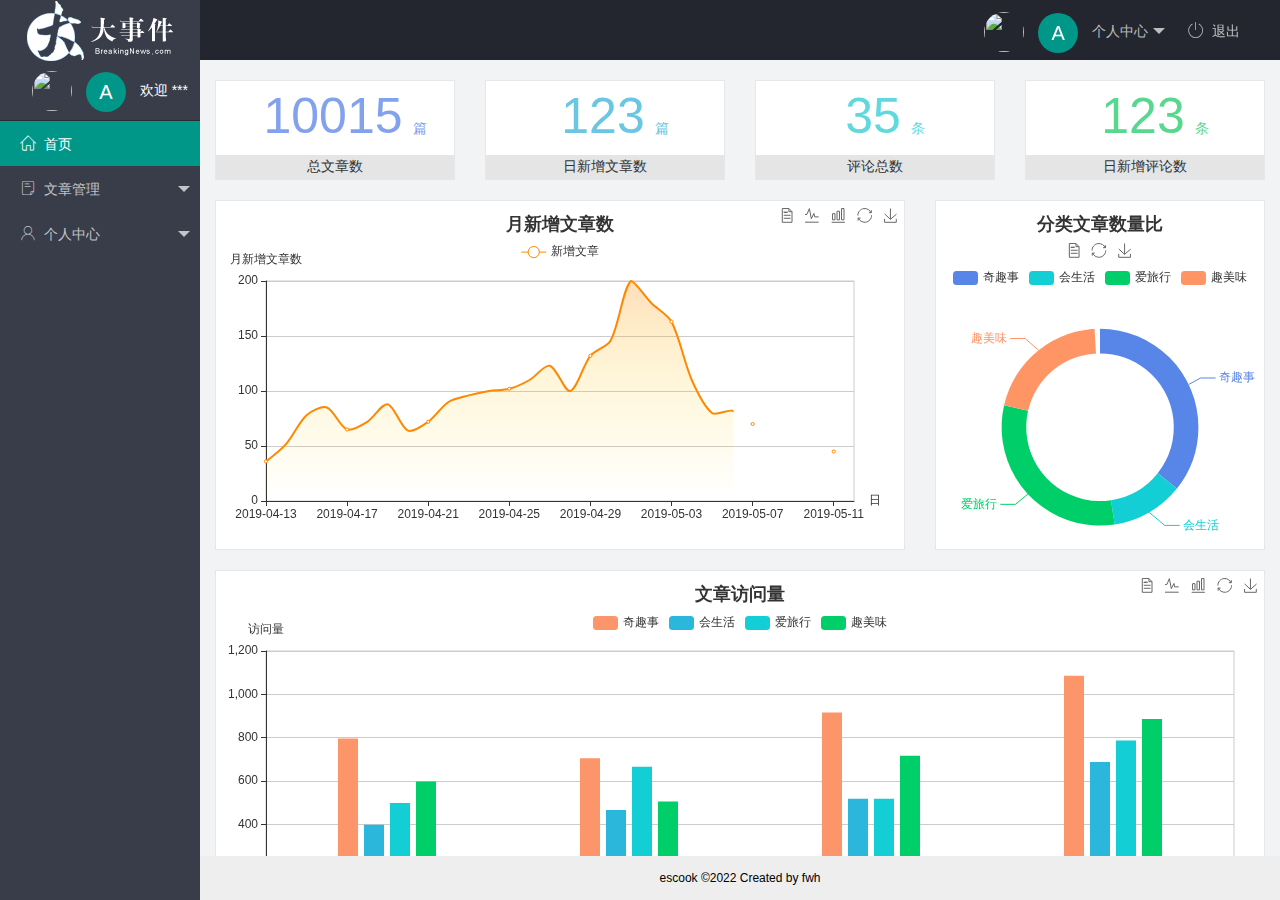
==== commit bdbcd035: "完成了用户信息模块的开发" ====
--- a/index.html
+++ b/index.html
@@ -28,9 +28,9 @@
               个人中心
             </a>
             <dl class="layui-nav-child">
-              <dd><a href="">基本资料</a></dd>
-              <dd><a href="">更换头像</a></dd>
-              <dd><a href="">重置密码</a></dd>
+              <dd><a href="/code/user/user_info.html" target="fm">基本资料</a></dd>
+              <dd><a href="/code/user/user_avatar.html" target="fm">更换头像</a></dd>
+              <dd><a href="/code/user/user_pwd.html" target="fm">重置密码</a></dd>
             </dl>
           </li>
           <li class="layui-nav-item" lay-header-event="menuRight" lay-unselect>
@@ -67,9 +67,9 @@
             <li class="layui-nav-item">
               <a href="javascript:;"><span class="iconfont icon-user"></span>个人中心</a></a>
               <dl class="layui-nav-child">
-                <dd><a href="javascript:;"><i class="layui-icon layui-icon-form"></i>基本资料</a></dd>
-                <dd><a href="javascript:;"><i class="layui-icon layui-icon-picture"></i>更换头像</a></dd>
-                <dd><a href="javascript:;"><i class="layui-icon layui-icon-password"></i>重置密码</a></dd>
+                <dd><a href="./user/user_info.html" target="fm"><i class="layui-icon layui-icon-form"></i>基本资料</a></dd>
+                <dd><a href="./user/user_avatar.html" target="fm"><i class="layui-icon layui-icon-picture"></i>更换头像</a></dd>
+                <dd><a href="./user/user_pwd.html" target="fm"><i class="layui-icon layui-icon-password"></i>重置密码</a></dd>
               </dl>
             </li>
             
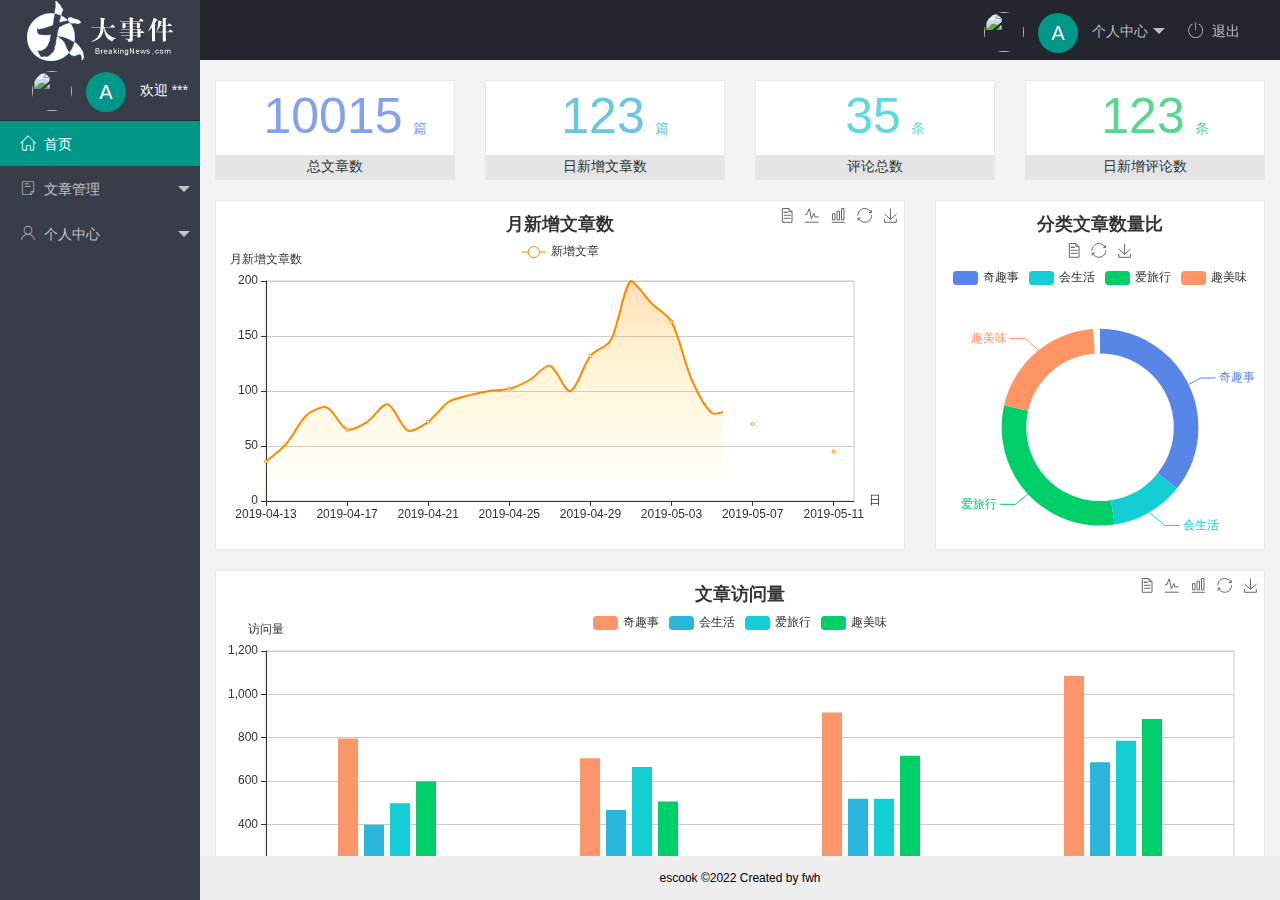
==== commit 077da6b2: "完成了文章管理模块代码的开发" ====
--- a/index.html
+++ b/index.html
@@ -28,9 +28,9 @@
               个人中心
             </a>
             <dl class="layui-nav-child">
-              <dd><a href="/code/user/user_info.html" target="fm">基本资料</a></dd>
-              <dd><a href="/code/user/user_avatar.html" target="fm">更换头像</a></dd>
-              <dd><a href="/code/user/user_pwd.html" target="fm">重置密码</a></dd>
+              <dd><a href="/user/user_info.html" target="fm">基本资料</a></dd>
+              <dd><a href="/user/user_avatar.html" target="fm">更换头像</a></dd>
+              <dd><a href="/user/user_pwd.html" target="fm">重置密码</a></dd>
             </dl>
           </li>
           <li class="layui-nav-item" lay-header-event="menuRight" lay-unselect>
@@ -59,9 +59,9 @@
             <li class="layui-nav-item">
               <a class="" href="javascript:;"><span class="iconfont icon-16"></span>文章管理</a>
               <dl class="layui-nav-child">
-                <dd><a href="javascript:;"><i class="layui-icon layui-icon-app"></i>文章类别</a></dd>
-                <dd><a href="javascript:;"><i class="layui-icon layui-icon-list"></i>文章列表</a></dd>
-                <dd><a href="javascript:;"><i class="layui-icon layui-icon-release"></i>发布文章</a></dd>
+                <dd><a href="./article/art_cate.html" target="fm"><i class="layui-icon layui-icon-app"></i>文章类别</a></dd>
+                <dd><a href="./article/art_list.html" target="fm"><i class="layui-icon layui-icon-list"></i>文章列表</a></dd>
+                <dd><a href="./article/art_pub.html" target="fm"><i class="layui-icon layui-icon-release"></i>发布文章</a></dd>
               </dl>
             </li>
             <li class="layui-nav-item">
